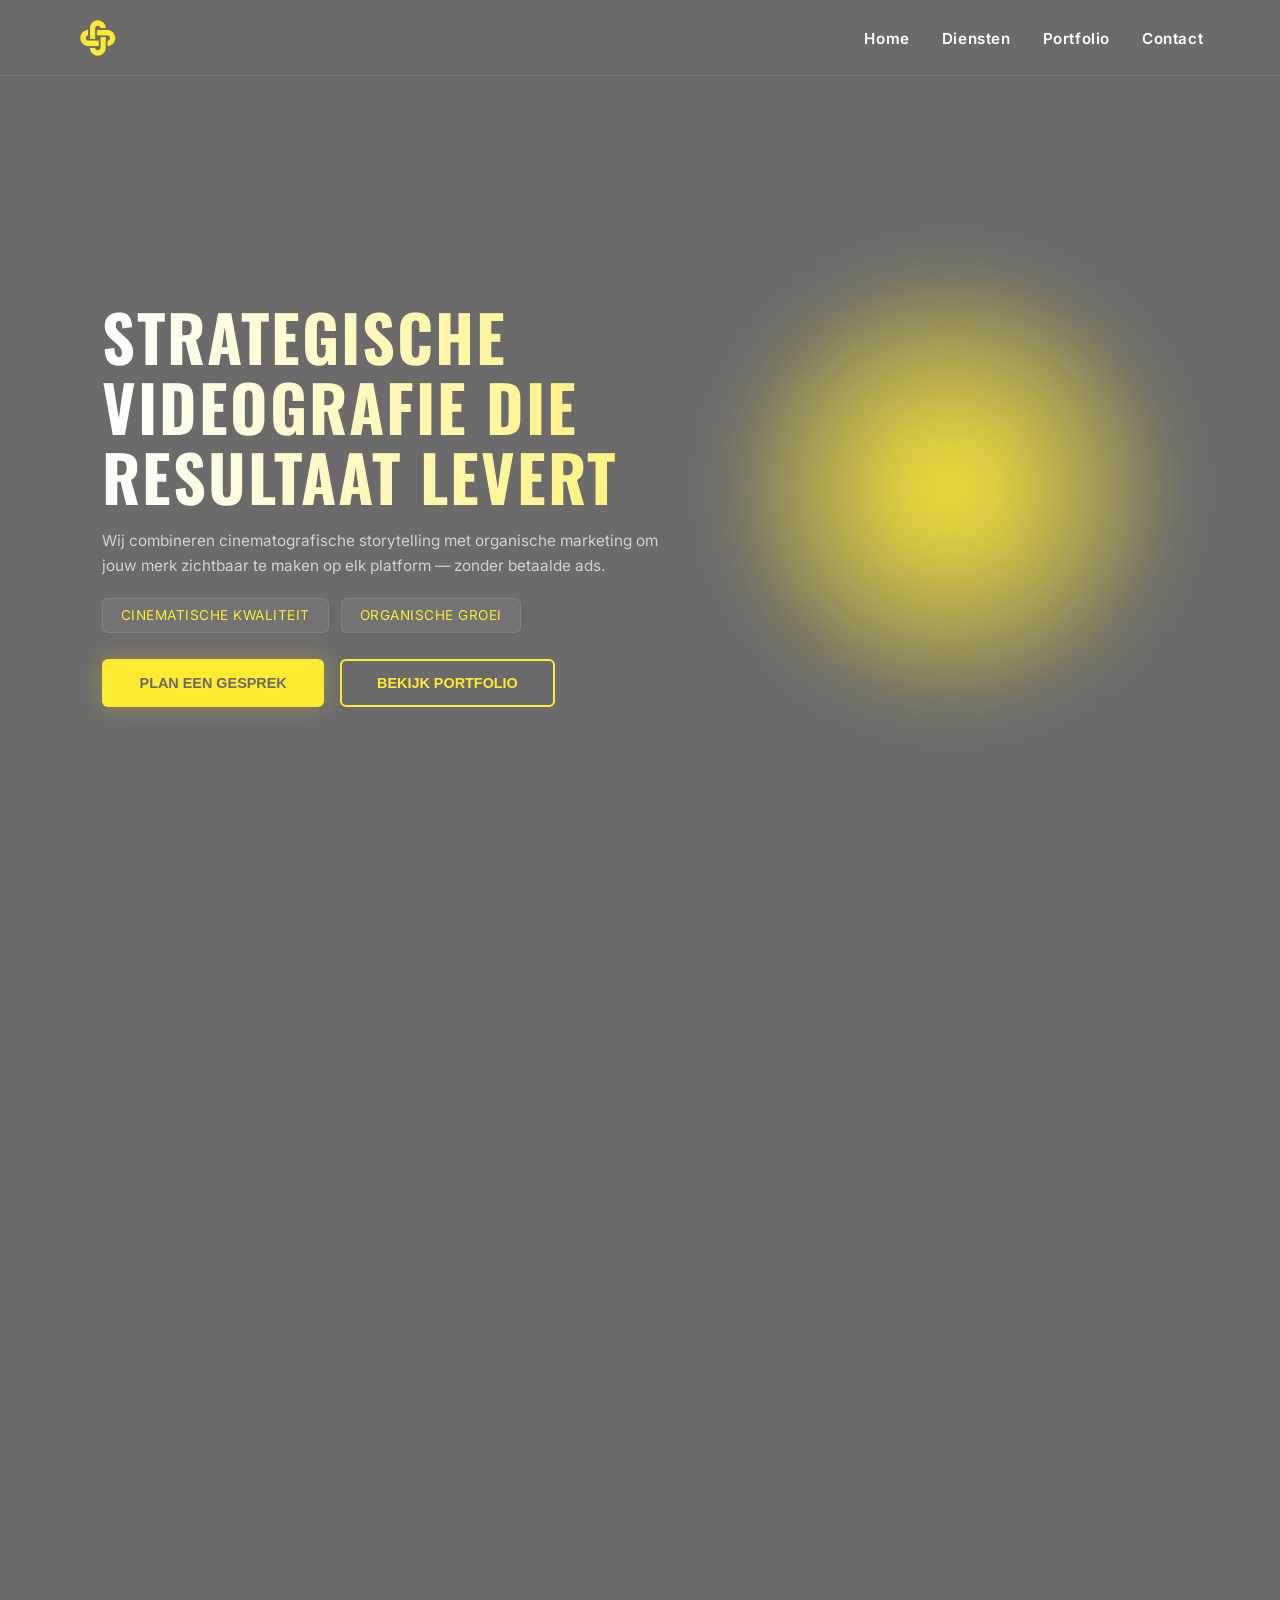
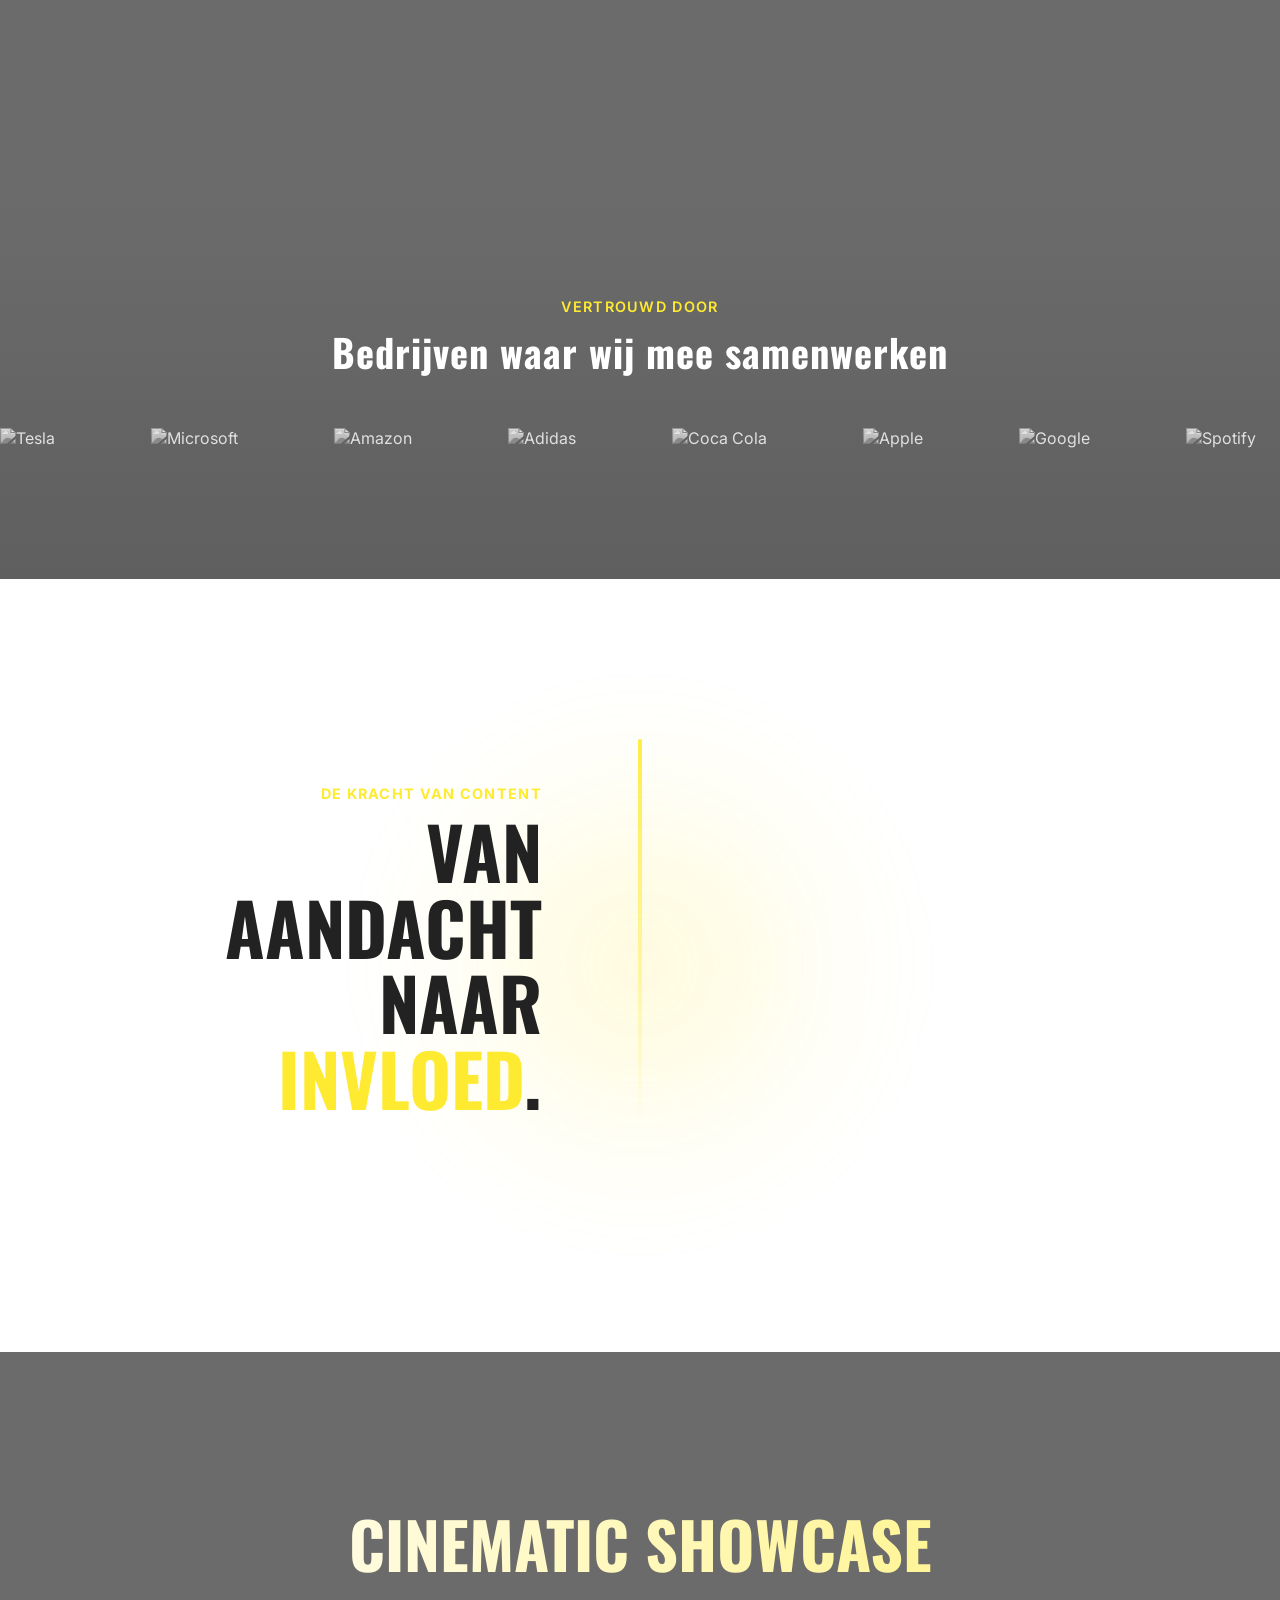
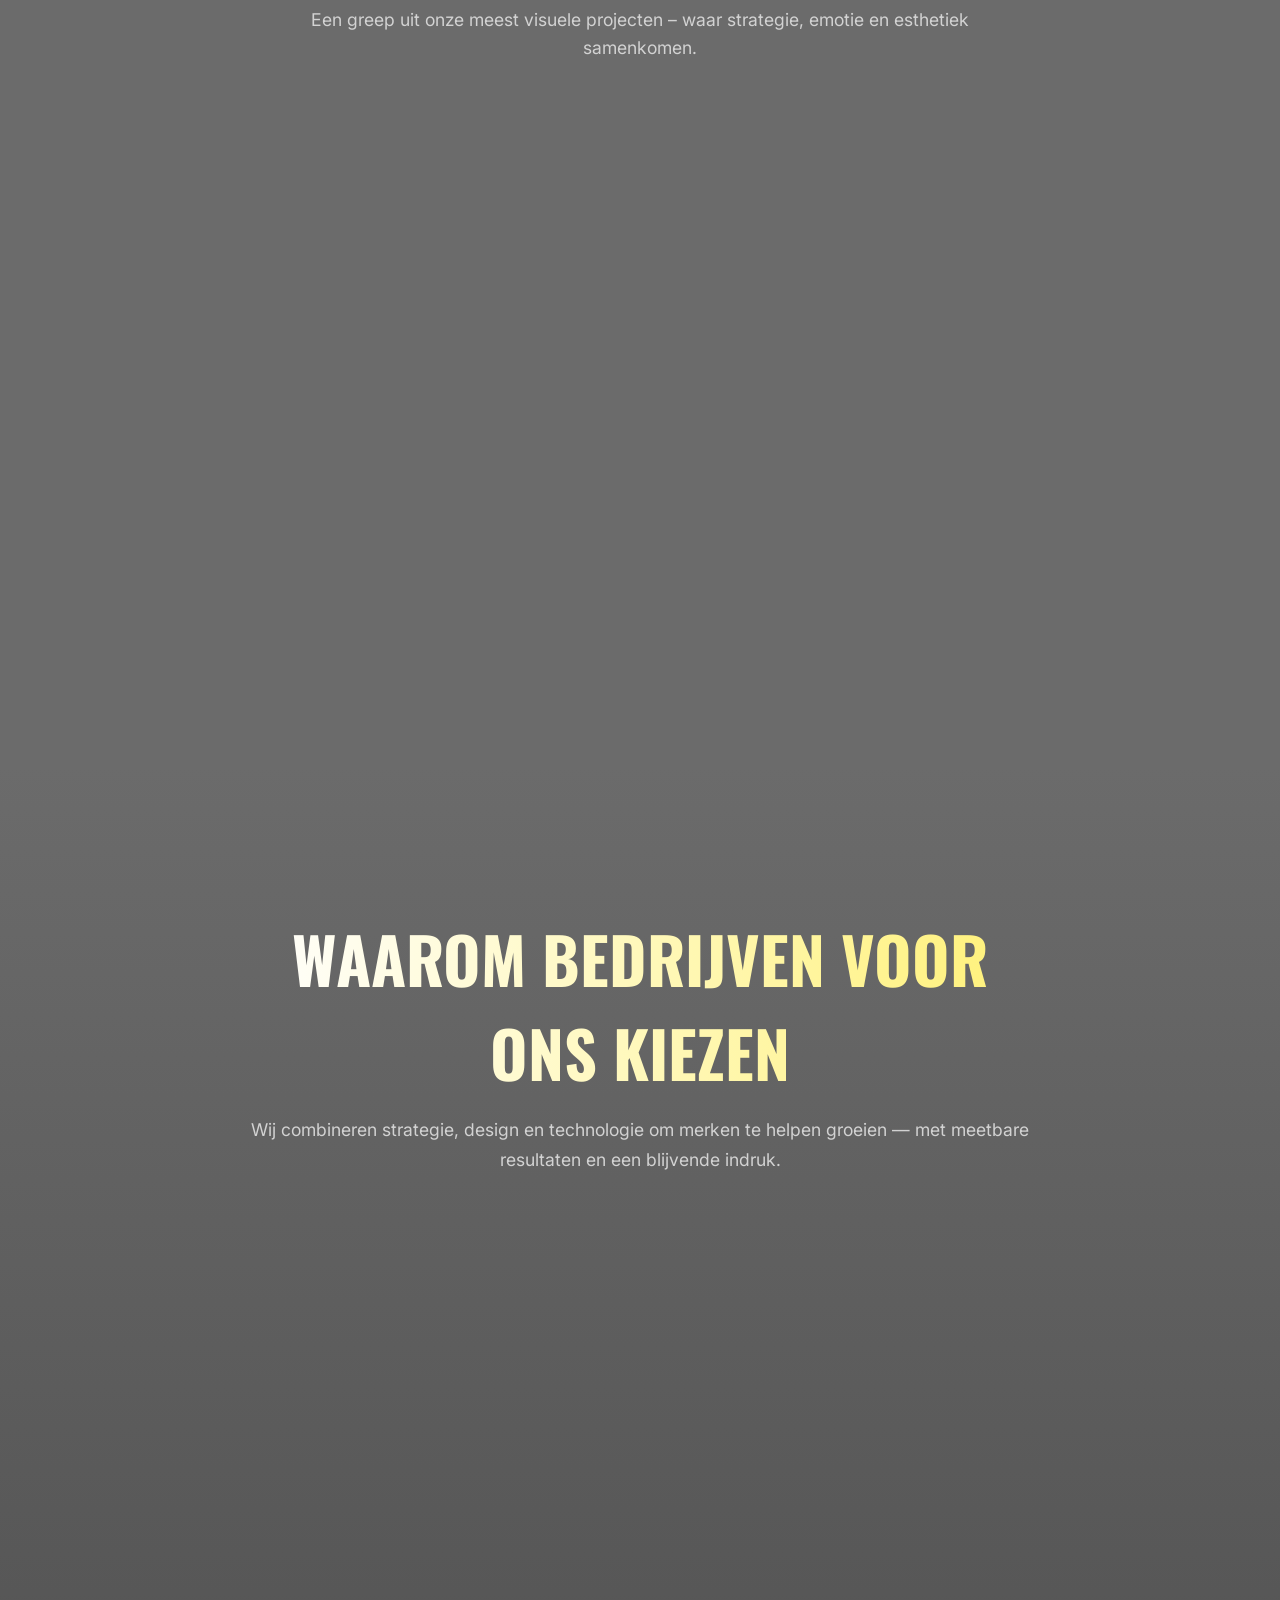
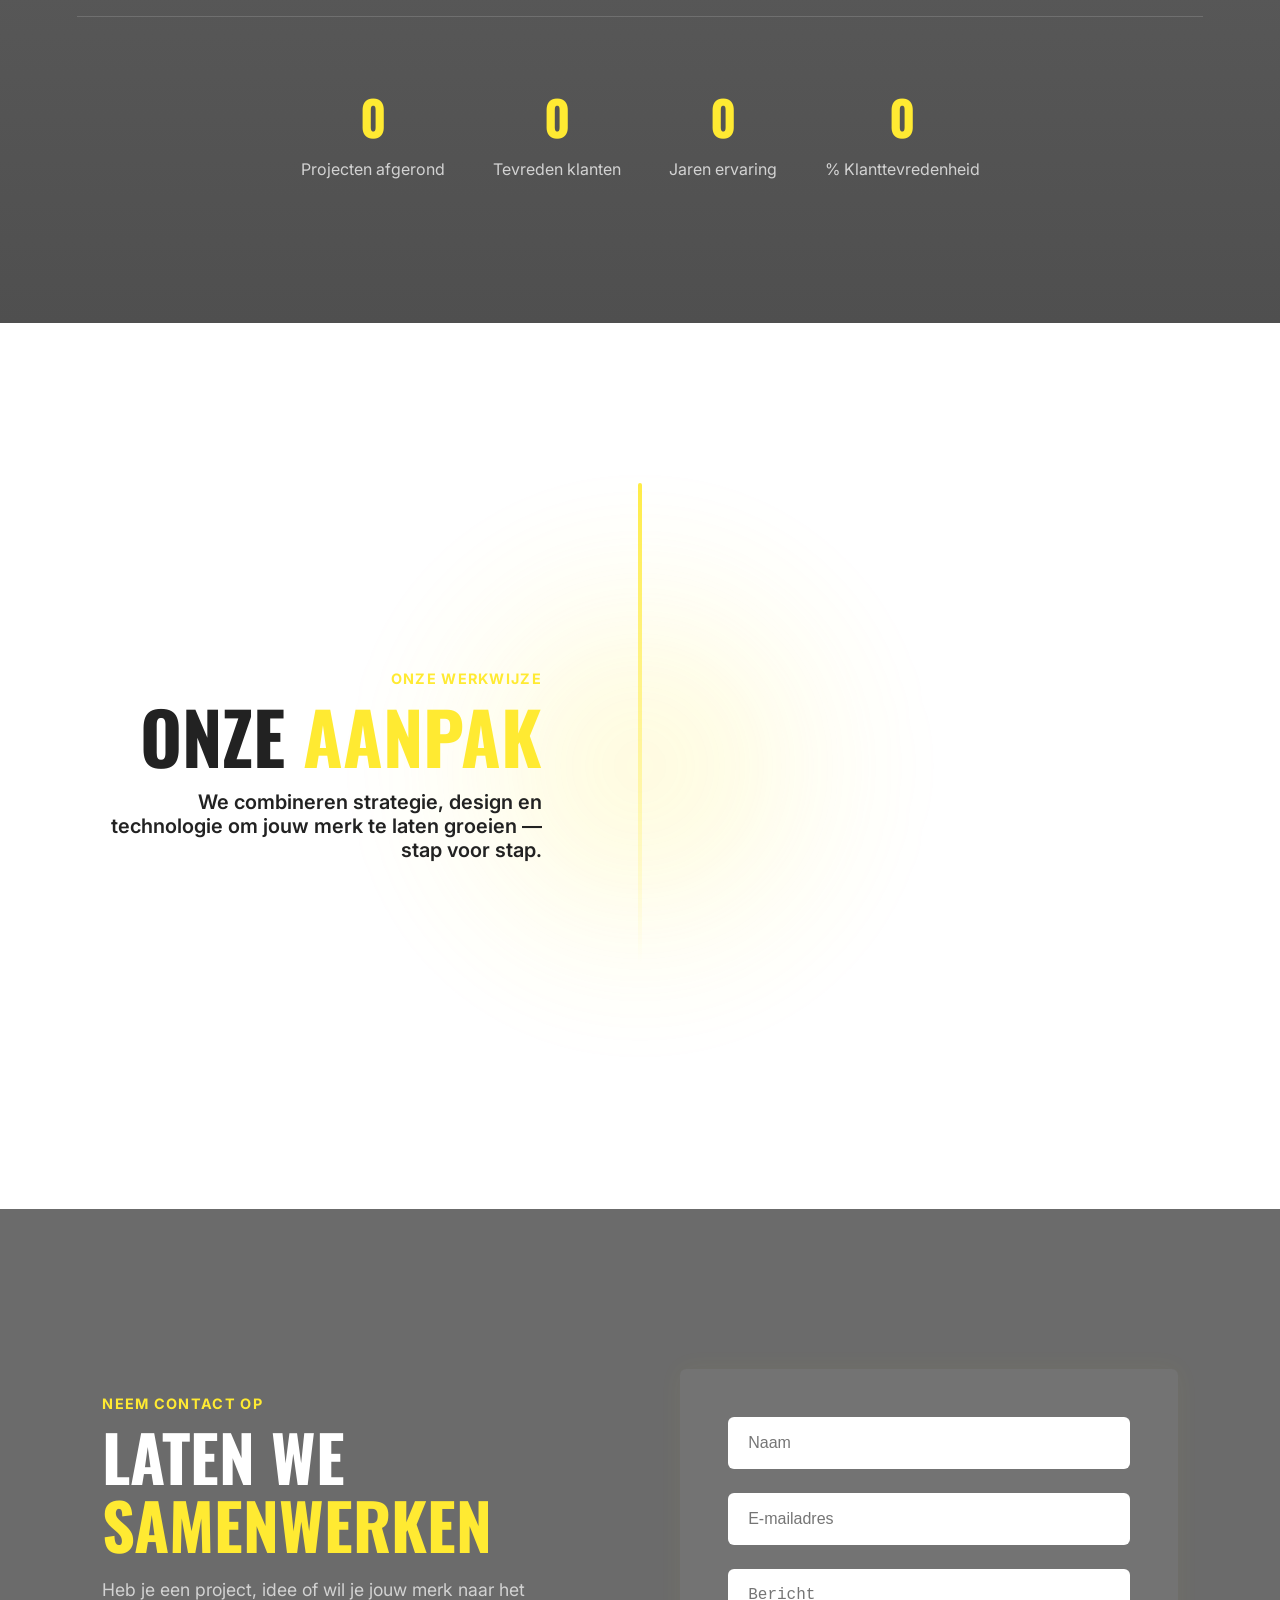
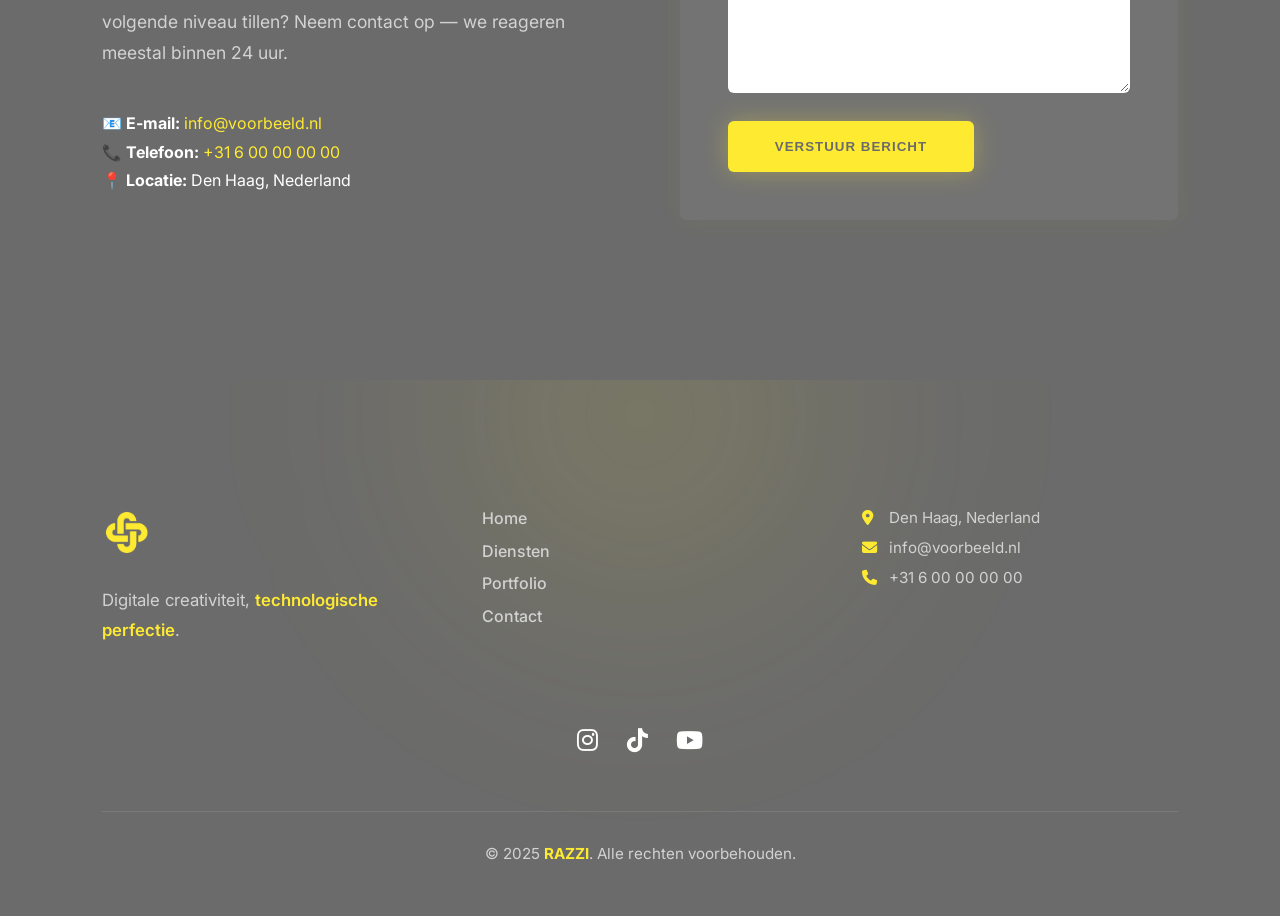
==== razzi.html @ 846cc8f2 "Add files via upload" ====
<!DOCTYPE html>
<html lang="nl">
<head>
  <meta charset="utf-8" />
  <meta name="viewport" content="width=device-width, initial-scale=1" />
  <title>RAZZI</title>

  <!-- Fonts -->
  <link href="https://fonts.googleapis.com/css2?family=Oswald:wght@600;700&family=Inter:wght@400;600;700&display=swap" rel="stylesheet">
<script src="https://cdnjs.cloudflare.com/ajax/libs/gsap/3.12.5/gsap.min.js"></script>
<script src="https://cdnjs.cloudflare.com/ajax/libs/gsap/3.12.5/ScrollTrigger.min.js"></script>
<script src="https://kit.fontawesome.com/a2d9a6d6e6.js" crossorigin="anonymous"></script>
<script src="https://unpkg.com/gsap@3/dist/gsap.min.js"></script>
<script src="https://unpkg.com/gsap@3/dist/ScrollTrigger.min.js"></script>
<link rel="stylesheet" href="https://cdnjs.cloudflare.com/ajax/libs/font-awesome/6.5.0/css/all.min.css">

<link rel="stylesheet" href="razzi.css">

 

</head>
<body>
<!-- NAV -->

  <nav class="main-nav">
    <div class="logo">
      <img src="razzi logo.png" alt="Ali Media Logo">
    </div>

    <ul class="nav-links">
      <li><a href="#home">Home</a></li>
      <li><a href="#diensten">Diensten</a></li>
      <li><a href="#portfolio">Portfolio</a></li>
      <li><a href="#contact">Contact</a></li>
    </ul>
  </nav>






  <!-- HERO -->
  <header class="hero">
    <canvas id="interactive-bg"></canvas>

    <div class="hero-inner">
      <div class="hero-content">
        <h1>Strategische Videografie die Resultaat Levert</h1>
        <p>Wij combineren cinematografische storytelling met organische marketing om jouw merk zichtbaar te maken op elk platform — zonder betaalde ads.</p>

        <div class="usp-list">
          <span class="usp">Cinematische Kwaliteit</span>
          <span class="usp">Organische Groei</span>
        </div>

        <div class="cta-buttons">
          <button class="btn btn-primary">Plan een gesprek</button>
          <button class="btn btn-outline">Bekijk portfolio</button>
        </div>
      </div>

      <div class="hero-visual">
        <div class="floating-circle" aria-hidden="true"></div>
      </div>
    </div>
  </header>




<!-- SECTIE: Bedrijf Intro -->
<section class="company-intro">
  <div class="intro-inner">
    <div class="intro-text">
      <h2>Wij laten merken groeien met<br><span>creatieve strategie en impactvolle content.</span></h2>
      <p>
        Razzi is een full-service bureau gespecialiseerd in
        <strong>videografie</strong>, <strong>editing</strong> en
        <strong>organische marketing</strong>.  
        Wij helpen merken hun identiteit te versterken met visuals
        die emotie, data en design combineren.
      </p>
      <a href="#" class="btn-learn">Meer over ons</a>
    </div>

    <div class="intro-visual">
      <img
        src="razzi foto.jpg"
        alt="Ali Media team in actie"
      />
    </div>
  </div>
  
</section>






















<!-- SECTIE 3: Partners / Logos -->
<section class="partners">
  <div class="partners-header">
    <span class="section-label">Vertrouwd door</span>
    <h2>Bedrijven waar wij mee samenwerken</h2>
  </div>

  <div class="logo-slider">
    <div class="logo-track">
      <img src="https://upload.wikimedia.org/wikipedia/commons/a/ab/Logo_Tesla_Motors.svg" alt="Tesla" />
      <img src="https://upload.wikimedia.org/wikipedia/commons/0/0c/Microsoft_logo_%282012%29.svg" alt="Microsoft" />
      <img src="https://upload.wikimedia.org/wikipedia/commons/a/a9/Amazon_logo.svg" alt="Amazon" />
      <img src="https://upload.wikimedia.org/wikipedia/commons/2/24/Adidas_logo.svg" alt="Adidas" />
      <img src="https://upload.wikimedia.org/wikipedia/commons/4/44/Coca-Cola_logo.svg" alt="Coca Cola" />
      <img src="https://upload.wikimedia.org/wikipedia/commons/f/fa/Apple_logo_black.svg" alt="Apple" />
      <img src="https://upload.wikimedia.org/wikipedia/commons/5/51/Google.png" alt="Google" />
      <img src="https://upload.wikimedia.org/wikipedia/commons/a/a9/Spotify_logo_with_text.svg" alt="Spotify" />

      <!-- duplicatie voor oneindige loop -->
      <img src="https://upload.wikimedia.org/wikipedia/commons/a/ab/Logo_Tesla_Motors.svg" alt="Tesla" />
      <img src="https://upload.wikimedia.org/wikipedia/commons/0/0c/Microsoft_logo_%282012%29.svg" alt="Microsoft" />
      <img src="https://upload.wikimedia.org/wikipedia/commons/a/a9/Amazon_logo.svg" alt="Amazon" />
      <img src="https://upload.wikimedia.org/wikipedia/commons/2/24/Adidas_logo.svg" alt="Adidas" />
      <img src="https://upload.wikimedia.org/wikipedia/commons/4/44/Coca-Cola_logo.svg" alt="Coca Cola" />
      <img src="https://upload.wikimedia.org/wikipedia/commons/f/fa/Apple_logo_black.svg" alt="Apple" />
      <img src="https://upload.wikimedia.org/wikipedia/commons/5/51/Google.png" alt="Google" />
      <img src="https://upload.wikimedia.org/wikipedia/commons/a/a9/Spotify_logo_with_text.svg" alt="Spotify" />
    </div>
  </div>
</section>



<section class="power-section" id="power-section">
  <div class="motion-bg"><div class="power-orb"></div></div>

  <div class="power-container">
    <div class="left-intro">
      <span class="section-label">De kracht van content</span>
      <h2 class="intro-title">
        Van aandacht<br>
        naar <span>invloed</span>.
      </h2>
    </div>

    <div class="center-divider"></div>

    <div class="right-text">
      <p class="lead">
       
        <strong>social media is geen podium, maar een gesprek.</strong>
      </p>
      <p>
        Wij creëren content die niet alleen gezien wordt, maar 
        <span class="highlight">gevoeld</span> wordt — visueel, strategisch 
        en met een ritme dat aansluit op de flow van het algoritme.
      </p>
      <p>
        Elke video, elke post en elke seconde vertelt iets over je merk. 
        Onze taak? Zorgen dat dat verhaal blijft hangen.
      </p>

      <div class="cta-box">
        <a href="#" class="cta-btn">Ontdek onze aanpak</a>
      </div>
    </div>
  </div>
</section>


<section class="projects-alt" id="projects">
  <div class="projects-alt__intro">
    <h2 class="projects-alt__title">Cinematic <span>Showcase</span></h2>
    <p class="projects-alt__subtitle">
      Een greep uit onze meest visuele projecten – waar strategie, emotie en esthetiek samenkomen.
    </p>
  </div>

  <div class="projects-alt__grid">
    <!-- Project 1 -->
    <article class="proj-card from-left">
      <div class="proj-media">
        <video autoplay muted loop playsinline>
          <source src="ScreenRecording_11-10-2025 11-06-48_1.mp4" type="video/mp4">
        </video>
      </div>
      <div class="proj-info">
        <h3>Eethuis Casablanca</h3>
        <p>Een filmisch campagneverhaal voor een bekende eetzaak.</p>
        <a href="#" class="btn-view">Bekijk project</a>
      </div>
    </article>

    <!-- Project 2 -->
    <article class="proj-card tall from-bottom">
      <div class="proj-media">
        <video autoplay muted loop playsinline>
          <source src="ScreenRecording_11-10-2025 10-56-58_1.mp4" type="video/mp4">
        </video>
      </div>
      <div class="proj-info">
        <h3>KBG Customs</h3>
        <p>High-energy montage met moderne visuals en precieze sound design.</p>
        <a href="#" class="btn-view">Bekijk project</a>
      </div>
    </article>

    <!-- Project 3 -->
    <article class="proj-card from-right">
      <div class="proj-media">
        <video autoplay muted loop playsinline>
          <source src="ScreenRecording_11-10-2025 11-01-30_1.mp4" type="video/mp4">
        </video>
      </div>
      <div class="proj-info">
        <h3>Hero Luxury</h3>
        <p>Een krachtige teaser met tempo, energie en emotie.</p>
        <a href="#" class="btn-view">Bekijk project</a>
      </div>
    </article>
  </div>
</section>

<script src="https://unpkg.com/gsap@3/dist/gsap.min.js"></script>
<script src="https://unpkg.com/gsap@3/dist/ScrollTrigger.min.js"></script>




<section class="usp-section" id="why-us">
  <div class="usp__intro">
    <h2 class="usp__title">Waarom bedrijven <span>voor ons kiezen</span></h2>
    <p class="usp__subtitle">
      Wij combineren strategie, design en technologie om merken te helpen groeien —
      met meetbare resultaten en een blijvende indruk.
    </p>
  </div>

  <div class="usp__grid">
    <div class="usp__card">
      <div class="usp__icon"><i class="fas fa-bolt"></i></div>
      <h3>Snelle realisatie</h3>
      <p>Wij leveren campagnes binnen enkele weken, zonder in te boeten op kwaliteit.</p>
    </div>

    <div class="usp__card">
      <div class="usp__icon"><i class="fas fa-crown"></i></div>
      <h3>Premium uitstraling</h3>
      <p>Wij filmen met aandacht voor detail zodat jouw merk luxe en vertrouwen uitstraalt.</p>
    </div>

    <div class="usp__card">
      <div class="usp__icon"><i class="fas fa-chart-line"></i></div>
      <h3>Meetbaar resultaat</h3>
      <p>We analyseren, testen en optimaliseren om groei te realiseren die zichtbaar is in cijfers.</p>
    </div>
  </div>

  <div class="usp__stats">
    <div class="stat">
      <span class="stat__number" data-target="120">0</span>
      <span class="stat__label">Projecten afgerond</span>
    </div>
    <div class="stat">
      <span class="stat__number" data-target="45">0</span>
      <span class="stat__label">Tevreden klanten</span>
    </div>
    <div class="stat">
      <span class="stat__number" data-target="8">0</span>
      <span class="stat__label">Jaren ervaring</span>
    </div>
    <div class="stat">
      <span class="stat__number" data-target="98">0</span>
      <span class="stat__label">% Klanttevredenheid</span>
    </div>
  </div>
</section>







<section class="approach-section" id="approach">
  <div class="motion-bg">
    <div class="power-orb"></div>
  </div>

  <div class="approach-container">
    <!-- LINKERKANT -->
    <div class="approach-left">
      <span class="section-label">Onze werkwijze</span>
      <h2 class="intro-title">Onze <span>Aanpak</span></h2>
      <p class="lead">We combineren strategie, design en technologie om jouw merk te laten groeien — stap voor stap.</p>
    </div>


    <!-- SCHEIDING -->
    <div class="center-divider"></div>

    <!-- RECHTERKANT -->
    <div class="approach-right">
      <div class="step">
        <h3><span>1.</span> Strategie & Concept</h3>
        <p>We leren jouw merk en doelen kennen en bouwen een plan dat écht werkt.</p>
      </div>
      <div class="step">
        <h3><span>2.</span> Design & Beleving</h3>
        <p>We vertalen jouw verhaal naar een krachtig, opvallend en modern design.</p>
      </div>
      <div class="step">
        <h3><span>3.</span> Ontwikkeling</h3>
        <p>Pixel-perfect, snel en volledig responsive op elk apparaat.</p>
      </div>
      <div class="step">
        <h3><span>4.</span> Groei & Optimalisatie</h3>
        <p>Na de lancering blijven we meten, verbeteren en laten we jouw merk groeien.</p>
      </div>

      <div class="cta-box">
        <a href="#contact" class="cta-btn">Plan een kennismaking</a>
      </div>
    </div>
  </div>
</section>




<section class="contact-section" id="contact">
  <div class="contact-container">
    <div class="contact-left">
      <span class="section-label">Neem contact op</span>
      <h2 class="contact-title">Laten we <span>samenwerken</span></h2>
      <p class="contact-text">
        Heb je een project, idee of wil je jouw merk naar het volgende niveau tillen?  
        Neem contact op — we reageren meestal binnen 24 uur.
      </p>

      <div class="contact-details">
        <p><strong>📧 E-mail:</strong> <a href="mailto:voorbeeld@outlook.nl">info@voorbeeld.nl</a></p>
        <p><strong>📞 Telefoon:</strong> <a href="tel:+31600000000">+31 6 00 00 00 00</a></p>
        <p><strong>📍 Locatie:</strong> Den Haag, Nederland</p>
      </div>
    </div>

    <div class="contact-right">
      <form class="contact-form">
        <div class="form-group">
          <input type="text" placeholder="Naam" required>
        </div>
        <div class="form-group">
          <input type="email" placeholder="E-mailadres" required>
        </div>
        <div class="form-group">
          <textarea placeholder="Bericht" rows="5" required></textarea>
        </div>
        <button type="submit" class="cta-btn">Verstuur bericht</button>
      </form>
    </div>
  </div>
</section>







<footer class="footer">
  <div class="footer-container">
    <!-- Logo + tagline -->
    <div class="footer-brand">
      <img src="razzi logo.png" alt="MyWebber Logo" class="footer-logo">
      <p class="footer-tagline">
        Digitale creativiteit, <span>technologische perfectie</span>.
      </p>
    </div>

    <!-- Navigatie -->
    <div class="footer-links">
      <ul>
        <li><a href="#home">Home</a></li>
        <li><a href="#diensten">Diensten</a></li>
        <li><a href="#portfolio">Portfolio</a></li>
        <li><a href="#contact">Contact</a></li>
      </ul>
    </div>

    <!-- Contact info -->
    <div class="footer-contact">
      <p><i class="fa-solid fa-location-dot"></i> Den Haag, Nederland</p>
      <p><i class="fa-solid fa-envelope"></i> info@voorbeeld.nl</p>
      <p><i class="fa-solid fa-phone"></i> +31 6 00 00 00 00</p>
    </div>
  </div>

  <!-- Socials -->
  <div class="footer-socials">
    <a href="#"><i class="fab fa-instagram"></i></a>
    <a href="#"><i class="fab fa-tiktok"></i></a>
    <a href="#"><i class="fab fa-youtube"></i></a>
  </div>

  <!-- Bottom -->
  <div class="footer-bottom">
    <p>© 2025 <span>RAZZI</span>. Alle rechten voorbehouden.</p>
  </div>
</footer>


 <script src="razzi.js"></script>
---- razzi.css ----
:root {
  --primary: #6b6b6b;
  --accent: #ffea32;
  --text: #ffffff;
  --gray: #d2d2d2;
  --nav-h: 76px; /* nav-hoogte */
}

/* ===================== RESET ===================== */
* {
  margin: 0;
  padding: 0;
  box-sizing: border-box;
}

html, body {
  height: 100%;
  scroll-behavior: smooth;
}

body {
  background: var(--primary);
  color: var(--text);
  font-family: 'Inter', sans-serif;
  overflow-x: hidden;
}


    .main-nav {
      position: fixed;
      top: 0;
      left: 0;
      width: 100%;
      height: var(--nav-h);
      display: flex;
      align-items: center;
      justify-content: space-between;
      padding: 0 6%;
      background: rgba(107, 107, 107, 0.25);
      backdrop-filter: blur(20px);
      border-bottom: 1px solid rgba(255, 255, 255, 0.08);
      z-index: 3000;
    }

    .logo img {
      height: 42px;
      width: auto;
      display: block;
    }

    .nav-links {
      display: flex;
      list-style: none;
      gap: 2rem;
    }

    .nav-links a {
      color: var(--text);
      text-decoration: none;
      font-weight: 600;
      font-size: 0.95rem;
      letter-spacing: 0.6px;
      transition: color 0.3s ease;
    }

    .nav-links a:hover {
      color: var(--accent);
    }


/* ===================== HERO ===================== */
.hero {
  position: relative;
  min-height: 100dvh; /* dynamische viewporthoogte */
  padding: calc(var(--nav-h) + env(safe-area-inset-top, 0px)) 8% 0;
  overflow: hidden;
  display: grid;
  align-content: center;
}

@supports not (height: 100dvh) {
  .hero {
    min-height: calc(100vh - var(--nav-h));
  }
}

#interactive-bg {
  position: absolute;
  inset: 0;
  width: 100%;
  height: 100%;
  z-index: 1;
  pointer-events: none;
}

/* ---------- Hero layout ---------- */
.hero-inner {
  position: relative;
  z-index: 2;
  display: grid;
  grid-template-columns: 1fr;
  gap: 2rem;
  width: 100%;
  align-items: center;
}

@media (min-width: 992px) {
  .hero-inner {
    grid-template-columns: 1.1fr 0.9fr;
    gap: clamp(2rem, 5vw, 6rem);
  }
}

/* ===================== HERO CONTENT ===================== */
.hero-content {
  text-align: center;
  padding-top: 4rem; /* ruimte boven op mobiel */
  padding-inline: 1.5rem; /* horizontale ademruimte */
}

@media (min-width: 576px) {
  .hero-content {
    padding-top: 5rem; /* iets meer op kleine tablets */
  }
}

@media (min-width: 768px) {
  .hero-content {
    padding-top: 6rem;
  }
}

@media (min-width: 992px) {
  .hero-content {
    text-align: left;
    padding-top: 2rem; /* op desktop minder ruimte */
    padding-inline: 0;
  }
}

.hero-content h1 {
  font-family: 'Oswald', sans-serif;
  font-size: clamp(1.8rem, 5.5vw, 4rem);
  line-height: 1.1;
  text-transform: uppercase;
  letter-spacing: 2px;
  background: linear-gradient(90deg, #fff, var(--accent), #fff);
  background-size: 300%;
  -webkit-background-clip: text;
  -webkit-text-fill-color: transparent;
  animation: shine 6s linear infinite;
  margin-bottom: 1rem;
}

@keyframes shine {
  0% { background-position: 0%; }
  100% { background-position: 300%; }
}

.hero-content p {
  color: var(--gray);
  font-size: clamp(0.95rem, 1.2vw, 1.1rem);
  line-height: 1.65;
  max-width: 70ch;
  margin: 0 auto;
}

@media (min-width: 992px) {
  .hero-content p {
    margin: 0;
  }
}

/* ---------- USP list ---------- */
.usp-list {
  margin-top: 1.2rem;
  display: flex;
  flex-wrap: wrap;
  gap: 0.8rem;
  justify-content: center;
}

@media (min-width: 992px) {
  .usp-list {
    justify-content: flex-start;
  }
}

.usp {
  background: rgba(255, 255, 255, 0.06);
  border: 1px solid rgba(255, 255, 255, 0.1);
  padding: 0.55rem 1.1rem;
  border-radius: 6px;
  font-size: 0.85rem;
  color: var(--accent);
  text-transform: uppercase;
  letter-spacing: 0.5px;
}

/* ---------- CTA Buttons ---------- */
.cta-buttons {
  display: flex;
  flex-wrap: wrap;
  justify-content: center;
  gap: 1rem;
  margin-top: 1.6rem;
}

@media (min-width: 992px) {
  .cta-buttons {
    justify-content: flex-start;
  }
}

.btn {
  padding: 0.9rem 2.2rem;
  border-radius: 6px;
  font-weight: 700;
  text-transform: uppercase;
  font-size: 0.9rem;
  cursor: pointer;
  transition: 0.35s ease;
  border: 2px solid transparent;
}

.btn-primary {
  background: var(--accent);
  color: var(--primary);
  box-shadow: 0 0 24px rgba(255, 234, 50, 0.28);
}

.btn-primary:hover {
  transform: translateY(-3px) scale(1.02);
  box-shadow: 0 0 40px rgba(255, 234, 50, 0.46);
}

.btn-outline {
  background: transparent;
  color: var(--accent);
  border-color: var(--accent);
}

.btn-outline:hover {
  background: var(--accent);
  color: var(--primary);
  transform: translateY(-3px);
}

/* ===================== HERO VISUAL ===================== */
.hero-visual {
  position: relative;
  width: 100%;
  display: flex;
  align-items: center;
  justify-content: center;
  min-height: 240px;
}

.floating-circle {
  width: min(65vw, 420px);
  height: min(65vw, 420px);
  border-radius: 50%;
  background: radial-gradient(circle, var(--accent) 0%, rgba(255, 234, 50, 0.15) 70%, transparent 100%);
  filter: blur(34px);
  animation: pulse 6s ease-in-out infinite alternate;
}

@keyframes pulse {
  0% { transform: scale(0.92) translateY(0); }
  100% { transform: scale(1.05) translateY(16px); }
}










    .company-intro {
  position: relative;
  width: 100%;
  min-height: 100vh;
  display: flex;
  align-items: center;
  justify-content: center;
  overflow: hidden;
  padding: 8rem 8%;
  color: #fff;
}

.intro-inner {
  display: flex;
  align-items: center;
  justify-content: space-between;
  max-width: 1600px;
  width: 100%;
  gap: 6rem;
  position: relative;
}

.intro-text {
  flex: 1;
  opacity: 0;
  transform: translateX(-100px);
}

.intro-text h2 {
  font-family: 'Oswald', sans-serif;
  font-size: clamp(2.5rem, 4vw, 3.8rem);
  line-height: 1.1;
  letter-spacing: 1px;
  margin-bottom: 1.2rem;
}

.intro-text h2 span {
  color: var(--accent);
}

.intro-text p {
  font-size: 1.1rem;
  color: var(--gray);
  line-height: 1.7;
  margin-bottom: 2rem;
  max-width: 520px;
}

.btn-learn {
  display: inline-block;
  background: var(--accent);
  color: var(--primary);
  font-weight: 700;
  text-transform: uppercase;
  padding: 1rem 2.5rem;
  border-radius: 40px;
  letter-spacing: 1px;
  transition: 0.4s ease;
}

.btn-learn:hover {
  transform: translateY(-3px) scale(1.03);
  box-shadow: 0 0 25px rgba(255, 234, 50, 0.4);
}

/* ---------- VISUAL ---------- */
.intro-visual {
  flex: 1;
  position: relative;
  perspective: 1000px;
  opacity: 0;
  transform: translateX(100px);
  padding-top: 70px;
}

.intro-visual img {
  width: 100%;
  border-radius: 6px;
  transform: rotateY(-15deg) scale(0.9);
  transform-origin: center;
  box-shadow: 0 30px 60px rgba(0, 0, 0, 0.4);
  transition: transform 1.5s ease;
}

/* Responsive */
@media (max-width: 992px) {
  .intro-inner {
    flex-direction: column;
    gap: 3rem;
    text-align: center;
  }
  .intro-visual img {
    transform: none;
    width: 100%;
  }
}








/* ---------- PARTNERS ---------- */
.partners {
  background: linear-gradient(180deg, #6b6b6b 0%, #5f5f5f 100%);
  padding: 6rem 0;
  text-align: center;
  overflow: hidden;
}

.partners-header {
  margin-bottom: 3rem;
}
.partners-header .section-label {
  display: inline-block;
  color: var(--accent);
  font-weight: 600;
  text-transform: uppercase;
  letter-spacing: 1.3px;
  font-size: 0.9rem;
  margin-bottom: 0.5rem;
}
.partners-header h2 {
  font-family: 'Oswald', sans-serif;
  color: #fff;
  font-size: clamp(1.8rem, 3vw, 2.6rem);
  letter-spacing: 1px;
}

/* ---------- LOGO SLIDER ---------- */
.logo-slider {
  position: relative;
  overflow: hidden;
  width: 100%;
}

.logo-track {
  display: flex;
  width: max-content;
  gap: 6rem;
  animation: scroll 40s linear infinite;
}

.logo-slider:hover .logo-track {
  animation-play-state: paused; /* pauze bij hover */
}

.logo-track img {
  height: 55px;
  opacity: 0.8;
  filter: grayscale(1);
  transition: opacity 0.6s ease, filter 0.6s ease, transform 0.6s ease;
  will-change: transform, opacity;
}

.logo-track img:hover {
  filter: grayscale(0);
  opacity: 1;
  transform: scale(1.1);
}

@keyframes scroll {
  0% { transform: translateX(0); }
  100% { transform: translateX(-50%); }
}

@media (max-width: 768px) {
  .logo-track img {
    height: 40px;
    gap: 3rem;
  }
}








:root {
  --accent: #ffea32;
  --primary: #6b6b6b;
  --gray: #d2d2d2;
}

/* ====== Section Layout ====== */
.power-section {
  position: relative;
  background: #ffffff;
  color: var(--primary);
  padding: 10rem 8%;
  display: flex;
  justify-content: center;
  overflow: hidden;
}

.power-container {
  display: grid;
  grid-template-columns: 1fr 4px 1fr;
  align-items: stretch; /* maakt beide kolommen even hoog */
  gap: 4rem;
  max-width: 1300px;
  width: 100%;
  position: relative;
  z-index: 2;
}

/* ====== Left Column ====== */
.left-intro {
  display: flex;
  flex-direction: column;
  justify-content: center; /* verticale uitlijning */
  text-align: right;
  padding-right: 2rem;
  height: 100%;
  background: none;
  padding-bottom: 30px;
}

/* ====== Right Column ====== */
.right-text {
  display: flex;
  flex-direction: column;
  justify-content: center; /* verticale uitlijning */
  text-align: left;
  padding-left: 2rem;
  height: 100%;
  padding-top: 30px;
}



.section-label {
  display: inline-block;
  color: var(--accent);
  font-weight: 700;
  text-transform: uppercase;
  letter-spacing: 1.3px;
  font-size: 0.9rem;
  margin-bottom: 0.7rem;
}

.intro-title {
  font-family: 'Oswald', sans-serif;
  font-size: clamp(3rem, 6vw, 5rem);
  line-height: 1.05;
  color: #222;
  text-transform: uppercase;
}

.intro-title span {
  color: var(--accent);
}

/* ====== Divider Line ====== */
.center-divider {
  width: 4px;
  height: 85%;
  background: linear-gradient(to bottom, var(--accent), transparent);
  border-radius: 10px;
  margin: 0 auto;
  opacity: 0.9;
}

.left-intro,
.right-text {
  max-width: 550px;
}


.right-text p {
  font-size: 1.15rem;
  line-height: 1.85;
  margin-bottom: 1.3rem;
  opacity: 0;
  transform: translateY(40px);
}

.right-text .lead {
  font-size: 1.35rem;
  font-weight: 600;
  color: #222;
}

.highlight {
  color: var(--accent);
  font-weight: 600;
}

.cta-box {
  margin-top: 2.5rem;
  opacity: 0;
  transform: translateY(60px);
}

/* ====== CTA Button ====== */
.cta-btn {
  background: var(--accent);
  color: var(--primary);
  font-weight: 700;
  text-transform: uppercase;
  letter-spacing: 1px;
  padding: 1rem 2.8rem;
  border-radius: 40px;
  border: 2px solid transparent;
  transition: 0.4s ease;
  box-shadow: 0 0 25px rgba(255, 234, 50, 0.3);
}

.cta-btn:hover {
  background: transparent;
  color: var(--primary);
  border-color: var(--accent);
  box-shadow: 0 0 35px rgba(255, 234, 50, 0.5);
  transform: translateY(-3px);
}

/* ====== Motion Orb ====== */
.motion-bg {
  position: absolute;
  inset: 0;
  overflow: hidden;
  z-index: 1;
}

.power-orb {
  position: absolute;
  width: 500px;
  height: 500px;
  border-radius: 50%;
  background: radial-gradient(circle, rgba(255,234,50,0.25), transparent 70%);
  filter: blur(60px);
  top: 40%;
  left: 50%;
  transform: translate(-50%, -50%);
  opacity: 0.8;
}

/* ====== Responsive ====== */
@media (max-width: 992px) {
  .power-container {
    grid-template-columns: 1fr;
    text-align: center;
  }
  .left-intro, .right-text {
    text-align: center;
    padding: 0;
  }
  .center-divider {
    display: none;
  }
}








:root {
  --accent: #ffea32;
  --primary: #6b6b6b;
  --text: #ffffff;
  --gray: #d2d2d2;
}

/* --- SECTION WRAPPER --- */
.projects-alt {
  background: var(--primary);
  color: var(--text);
  padding: 9rem 6%;
  overflow: hidden;
  position: relative;
}

.projects-alt__intro {
  text-align: center;
  margin-bottom: 6rem;
}

.projects-alt__title {
  font-family: 'Oswald', sans-serif;
  text-transform: uppercase;
  font-size: clamp(2.2rem, 6vw, 4rem);
  background: linear-gradient(90deg, #fff, var(--accent), #fff);
  -webkit-background-clip: text;
  -webkit-text-fill-color: transparent;
  background-size: 300%;
  animation: shine 6s linear infinite;
  margin-bottom: 1rem;
}

@keyframes shine {
  0% { background-position: 0%; }
  100% { background-position: 300%; }
}

.projects-alt__subtitle {
  color: var(--gray);
  font-size: 1.1rem;
  line-height: 1.6;
  max-width: 700px;
  margin-inline: auto;
}

/* --- GRID --- */
.projects-alt__grid {
  display: grid;
  grid-template-columns: repeat(auto-fit, minmax(320px, 1fr));
  gap: 2.5rem;
}

/* --- PROJECT CARD --- */
.proj-card {
  position: relative;
  overflow: hidden;
  border-radius: 6px;
  background: #000;
  aspect-ratio: 4/3;
  transform: translateY(40px);
  opacity: 0;
  box-shadow: 0 20px 40px rgba(0,0,0,0.35);
}

.proj-card.tall { aspect-ratio: 3/4; }

.proj-media {
  position: relative;
  height: 100%;
  overflow: hidden;
}

.proj-media video {
  position: absolute;
  inset: 0;
  width: 100%;
  height: 100%;
  object-fit: cover;
  filter: brightness(0.85);
  transition: transform 1.3s ease, filter 0.8s ease;
}

.proj-card:hover video {
  transform: scale(1.08);
  filter: brightness(1);
}

/* --- INFO LAYER --- */
.proj-info {
  position: absolute;
  bottom: 0;
  left: 0;
  padding: 2.2rem;
  background: linear-gradient(180deg, transparent 0%, rgba(0,0,0,0.85) 100%);
  z-index: 2;
}

.proj-info h3 {
  font-family: 'Oswald', sans-serif;
  color: var(--accent);
  font-size: 1.6rem;
  margin-bottom: 0.6rem;
}

.proj-info p {
  color: var(--gray);
  font-size: 1rem;
  line-height: 1.6;
  margin-bottom: 1.2rem;
}

.btn-view {
  display: inline-block;
  font-weight: 700;
  text-transform: uppercase;
  letter-spacing: 0.8px;
  background: var(--accent);
  color: var(--primary);
  padding: 0.7rem 1.6rem;
  border-radius: 30px;
  transition: 0.3s ease;
  font-size: 0.85rem;
  text-decoration: none;
}

.btn-view:hover {
  background: transparent;
  color: var(--accent);
  border: 2px solid var(--accent);
  transform: translateY(-3px);
}

/* --- RESPONSIVE --- */
@media (max-width: 992px) {
  .projects-alt {
    padding: 7rem 5%;
  }
  .proj-info {
    padding: 1.8rem;
  }
  .proj-info h3 { font-size: 1.4rem; }
}

@media (max-width: 600px) {
  .projects-alt__grid {
    gap: 2rem;
  }
  .proj-card {
    aspect-ratio: 4/3;
  }
}






:root {
  --accent: #ffea32;
  --primary: #6b6b6b;
  --text: #ffffff;
  --gray: #d2d2d2;
}

/* --- WRAPPER --- */
.usp-section {
  background: linear-gradient(180deg, var(--primary) 0%, #4f4f4f 100%);
  color: var(--text);
  padding: 9rem 6%;
  text-align: center;
  overflow: hidden;
  position: relative;
}

/* --- INTRO --- */
.usp__intro {
  max-width: 800px;
  margin: 0 auto 5rem;
}

.usp__title {
  font-family: 'Oswald', sans-serif;
  text-transform: uppercase;
  font-size: clamp(2.4rem, 6vw, 4rem);
  margin-bottom: 1rem;
  background: linear-gradient(90deg, #fff, var(--accent), #fff);
  -webkit-background-clip: text;
  -webkit-text-fill-color: transparent;
  background-size: 300%;
  animation: shine 6s linear infinite;
}

.usp__subtitle {
  color: var(--gray);
  font-size: 1.1rem;
  line-height: 1.7;
}

@keyframes shine {
  0% { background-position: 0%; }
  100% { background-position: 300%; }
}

/* --- GRID --- */
.usp__grid {
  display: grid;
  grid-template-columns: repeat(auto-fit, minmax(260px, 1fr));
  gap: 2.5rem;
  margin-top: 4rem;
}

/* --- CARD --- */
.usp__card {
  background: rgba(255,255,255,0.06);
  border: 1px solid rgba(255,255,255,0.1);
  border-radius: 6px;
  padding: 2.5rem 2rem;
  backdrop-filter: blur(10px);
  transition: all 0.4s ease;
  transform: translateY(40px);
  opacity: 0;
}

.usp__card:hover {
  transform: translateY(-10px);
  border-color: var(--accent);
  box-shadow: 0 0 25px rgba(255,234,50,0.25);
}

/* --- ICON --- */
.usp__icon {
  font-size: 2.5rem;
  color: var(--accent);
  margin-bottom: 1rem;
  transition: transform 0.4s ease;
}

.usp__card:hover .usp__icon {
  transform: scale(1.1);
}

.usp__card h3 {
  font-family: 'Oswald', sans-serif;
  font-size: 1.4rem;
  color: var(--accent);
  margin-bottom: 0.8rem;
}

.usp__card p {
  color: var(--gray);
  font-size: 0.95rem;
  line-height: 1.6;
}

/* --- STATS --- */
.usp__stats {
  display: flex;
  flex-wrap: wrap;
  justify-content: center;
  gap: 3rem;
  margin-top: 6rem;
  border-top: 1px solid rgba(255,255,255,0.15);
  padding-top: 4rem;
}

.stat {
  text-align: center;
}

.stat__number {
  font-family: 'Oswald', sans-serif;
  font-size: clamp(2rem, 5vw, 3rem);
  color: var(--accent);
  display: block;
  font-weight: 700;
}

.stat__label {
  font-size: 1rem;
  color: var(--gray);
  margin-top: 0.4rem;
  display: block;
}

/* --- RESPONSIVE --- */
@media (max-width: 768px) {
  .usp-section { padding: 7rem 5%; }
  .usp__card { padding: 2rem 1.5rem; }
  .usp__stats { gap: 2rem; }
}













:root {
  --accent: #ffea32;
  --primary: #6b6b6b;
  --gray: #d2d2d2;
}

/* ====== Layout ====== */
.approach-section {
  position: relative;
  background: #fff;
  color: var(--primary);
  padding: 10rem 8%;
  display: flex;
  justify-content: center;
  overflow: hidden;
}

/* Grid */
.approach-container {
  display: grid;
  grid-template-columns: 1fr 4px 1fr;
  align-items: stretch;
  gap: 4rem;
  max-width: 1300px;
  width: 100%;
  position: relative;
  z-index: 2;
}

/* ====== Left ====== */
.approach-left {
  display: flex;
  flex-direction: column;
  justify-content: center;
  text-align: right;
  padding-right: 2rem;
}

.section-label {
  color: var(--accent);
  font-weight: 700;
  text-transform: uppercase;
  letter-spacing: 1.3px;
  font-size: 0.9rem;
  margin-bottom: 0.7rem;
}

.intro-title {
  font-family: 'Oswald', sans-serif;
  font-size: clamp(2.6rem, 6vw, 4.5rem);
  line-height: 1.05;
  color: #222;
  text-transform: uppercase;
}

.intro-title span {
  color: var(--accent);
}

.lead {
  font-size: 1.25rem;
  font-weight: 600;
  color: #222;
  margin-top: 1rem;
}

/* ====== Divider ====== */
.center-divider {
  width: 4px;
  height: 85%;
  background: linear-gradient(to bottom, var(--accent), transparent);
  border-radius: 10px;
  margin: 0 auto;
  opacity: 0.9;
}

/* ====== Right ====== */
.approach-right {
  display: flex;
  flex-direction: column;
  justify-content: center;
  text-align: left;
  gap: 2rem;
  padding-left: 2rem;
}

.step {
  opacity: 0;
  transform: translateY(60px);
  transition: 0.6s ease;
}

.step h3 {
  font-family: 'Oswald', sans-serif;
  color: #222;
  font-size: 1.3rem;
  margin-bottom: 0.4rem;
}

.step h3 span {
  color: var(--accent);
}

.step p {
  font-size: 1.05rem;
  line-height: 1.7;
  color: var(--primary);
}

/* CTA */
.cta-box {
  margin-top: 2.5rem;
  opacity: 0;
  transform: translateY(60px);
}

.cta-btn {
  background: var(--accent);
  color: var(--primary);
  font-weight: 700;
  text-transform: uppercase;
  letter-spacing: 1px;
  padding: 1rem 2.8rem;
  border-radius: 40px;
  border: 2px solid transparent;
  transition: 0.4s ease;
  box-shadow: 0 0 25px rgba(255, 234, 50, 0.3);
}

.cta-btn:hover {
  background: transparent;
  color: var(--primary);
  border-color: var(--accent);
  box-shadow: 0 0 35px rgba(255, 234, 50, 0.5);
  transform: translateY(-3px);
}

/* Orb achtergrond */
.motion-bg {
  position: absolute;
  inset: 0;
  overflow: hidden;
  z-index: 1;
}

.power-orb {
  position: absolute;
  width: 500px;
  height: 500px;
  border-radius: 50%;
  background: radial-gradient(circle, rgba(255,234,50,0.25), transparent 70%);
  filter: blur(60px);
  top: 50%;
  left: 50%;
  transform: translate(-50%, -50%);
  opacity: 0.8;
}

/* ====== Responsive ====== */
@media (max-width: 992px) {
  .approach-container {
    grid-template-columns: 1fr;
    text-align: center;
  }

  .approach-left, .approach-right {
    text-align: center;
    padding: 0;
  }

  .center-divider {
    display: none;
  }

  .approach-section {
    padding: 7rem 5%;
  }
}


:root {
  --accent: #ffea32;
  --primary: #6b6b6b;
  --text: #ffffff;
  --gray: #d2d2d2;
}

/* ========== CONTACT SECTION ========== */
.contact-section {
  background: var(--primary);
  color: var(--text);
  padding: 10rem 8%;
  position: relative;
  overflow: hidden;
}

.contact-container {
  display: grid;
  grid-template-columns: 1fr 1fr;
  gap: 5rem;
  align-items: center;
  max-width: 1200px;
  margin: 0 auto;
}

/* Left side */
.contact-left {
  text-align: left;
}

.section-label {
  color: var(--accent);
  font-weight: 700;
  text-transform: uppercase;
  letter-spacing: 1.3px;
  font-size: 0.9rem;
  margin-bottom: 0.7rem;
  display: inline-block;
}

.contact-title {
  font-family: 'Oswald', sans-serif;
  text-transform: uppercase;
  font-size: clamp(2.5rem, 6vw, 4rem);
  line-height: 1.05;
  color: #fff;
}

.contact-title span {
  color: var(--accent);
}

.contact-text {
  color: var(--gray);
  margin-top: 1rem;
  font-size: 1.1rem;
  line-height: 1.8;
  max-width: 550px;
}

.contact-details {
  margin-top: 2.5rem;
  font-size: 1rem;
  line-height: 1.8;
}

.contact-details a {
  color: var(--accent);
  text-decoration: none;
  transition: opacity 0.3s ease;
}

.contact-details a:hover {
  opacity: 0.8;
}

/* Right side – form */
.contact-form {
  background: rgba(255, 255, 255, 0.05);
  padding: 3rem;
  border-radius: 6px;
  box-shadow: 0 0 25px rgba(255, 234, 50, 0.05);
}

.form-group {
  margin-bottom: 1.5rem;
}

.contact-form input,
.contact-form textarea {
  width: 100%;
  background: white;
  border: 1px solid rgba(255, 255, 255, 0.2);
  border-radius: 6px;
  padding: 1rem 1.2rem;
  color: black;
  font-size: 1rem;
  outline: none;
  transition: border-color 0.3s ease;
}

.contact-form input:focus,
.contact-form textarea:focus {
  border-color: var(--accent);
}

/* Button */
.cta-btn {
  background: var(--accent);
  color: var(--primary);
  font-weight: 700;
  text-transform: uppercase;
  letter-spacing: 1px;
  padding: 1rem 2.8rem;
  border-radius: 6px;
  border: 2px solid transparent;
  transition: 0.4s ease;
  box-shadow: 0 0 25px rgba(255, 234, 50, 0.3);
  cursor: pointer;
}

.cta-btn:hover {
  background: transparent;
  color: var(--accent);
  border-color: var(--accent);
  box-shadow: 0 0 35px rgba(255, 234, 50, 0.5);
  transform: translateY(-3px);
}

/* ========== RESPONSIVE ========== */
@media (max-width: 992px) {
  .contact-container {
    grid-template-columns: 1fr;
    text-align: center;
    gap: 3rem;
  }

  .contact-form {
    padding: 2rem;
  }

  .contact-left {
    text-align: center;
  }

  .contact-text {
    margin: 0 auto;
  }
}





:root {
  --primary: #6b6b6b;
  --accent: #ffea32;
  --text: #ffffff;
  --gray: #d2d2d2;
}

/* ====== FOOTER ====== */
.footer {
  background: var(--primary);
  color: var(--text);
  padding: 8rem 8% 3rem;
  position: relative;
  overflow: hidden;
}

/* subtiele glow achtergrond */
.footer::before {
  content: "";
  position: absolute;
  top: -50%;
  left: 50%;
  width: 600px;
  height: 600px;
  transform: translateX(-50%);
  background: radial-gradient(circle, rgba(255,234,50,0.15), transparent 70%);
  filter: blur(100px);
  z-index: 0;
}

.footer-container {
  display: grid;
  grid-template-columns: repeat(3, 1fr);
  align-items: start;
  gap: 4rem;
  max-width: 1300px;
  margin: 0 auto;
  position: relative;
  z-index: 2;
}

/* Brand */
.footer-brand {
  text-align: left;
}

.footer-logo {
  width: 50px;
  margin-bottom: 1.5rem;
  position: relative;
}

.footer-logo::after {
  content: "";
  position: absolute;
  top: 0;
  left: -120%;
  width: 100%;
  height: 100%;
  background: linear-gradient(120deg, transparent, rgba(255,234,50,0.7), transparent);
  transform: skewX(-25deg);
  animation: logoShine 4.5s ease-in-out infinite;
}

@keyframes logoShine {
  0%, 70% { left: -120%; }
  100% { left: 120%; }
}

.footer-tagline {
  color: var(--gray);
  font-size: 1.05rem;
  line-height: 1.8;
  max-width: 320px;
}

.footer-tagline span {
  color: var(--accent);
  font-weight: 600;
}

/* Links */
.footer-links ul {
  list-style: none;
  padding: 0;
  display: flex;
  flex-direction: column;
  gap: 0.8rem;
}

.footer-links a {
  color: var(--gray);
  text-decoration: none;
  font-weight: 500;
  transition: color 0.3s ease, transform 0.3s ease;
}

.footer-links a:hover {
  color: var(--accent);
  transform: translateX(6px);
}

/* Contact */
.footer-contact p {
  color: var(--gray);
  margin-bottom: 0.7rem;
  display: flex;
  align-items: center;
  gap: 0.6rem;
  font-size: 0.95rem;
}

.footer-contact i {
  color: var(--accent);
  width: 18px;
}

/* Socials */
.footer-socials {
  margin-top: 5rem;
  display: flex;
  justify-content: center;
  gap: 1.8rem;
  z-index: 3;
  position: relative;
}

.footer-socials a {
  color: var(--text);
  font-size: 1.5rem;
  transition: transform 0.3s ease, color 0.3s ease;
}

.footer-socials a:hover {
  color: var(--accent);
  transform: scale(1.1);
}

/* Bottom */
.footer-bottom {
  text-align: center;
  margin-top: 3.5rem;
  border-top: 1px solid rgba(255,255,255,0.1);
  padding-top: 2rem;
}

.footer-bottom p {
  font-size: 0.95rem;
  color: var(--gray);
}

.footer-bottom span {
  color: var(--accent);
  font-weight: 700;
}

/* Responsive */
@media (max-width: 992px) {
  .footer-container {
    grid-template-columns: 1fr;
    text-align: center;
    gap: 3rem;
  }

  .footer-brand {
    text-align: center;
  }

  .footer-logo {
    margin: 0 auto 1.2rem;
  }

  .footer-tagline {
    margin: 0 auto;
  }

  .footer-links ul {
    align-items: center;
  }

  .footer-contact p {
    justify-content: center;
  }
}
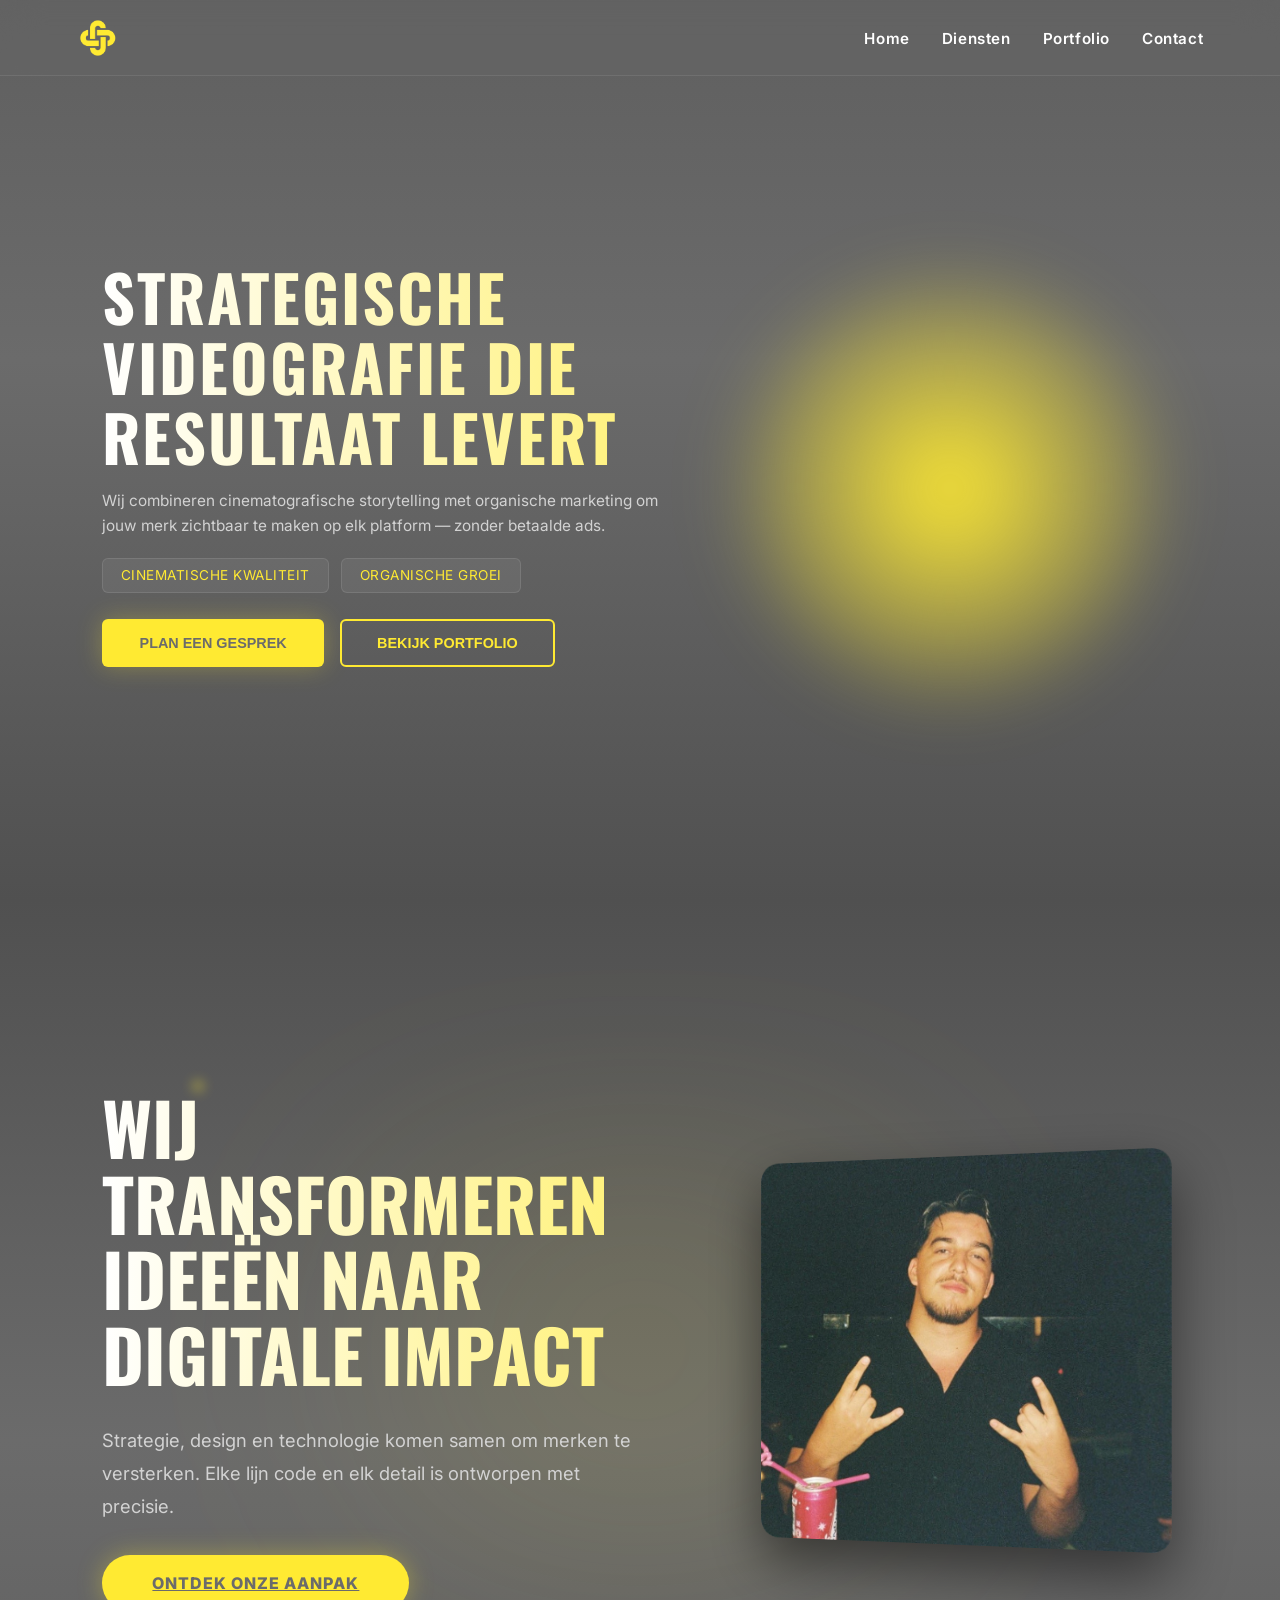
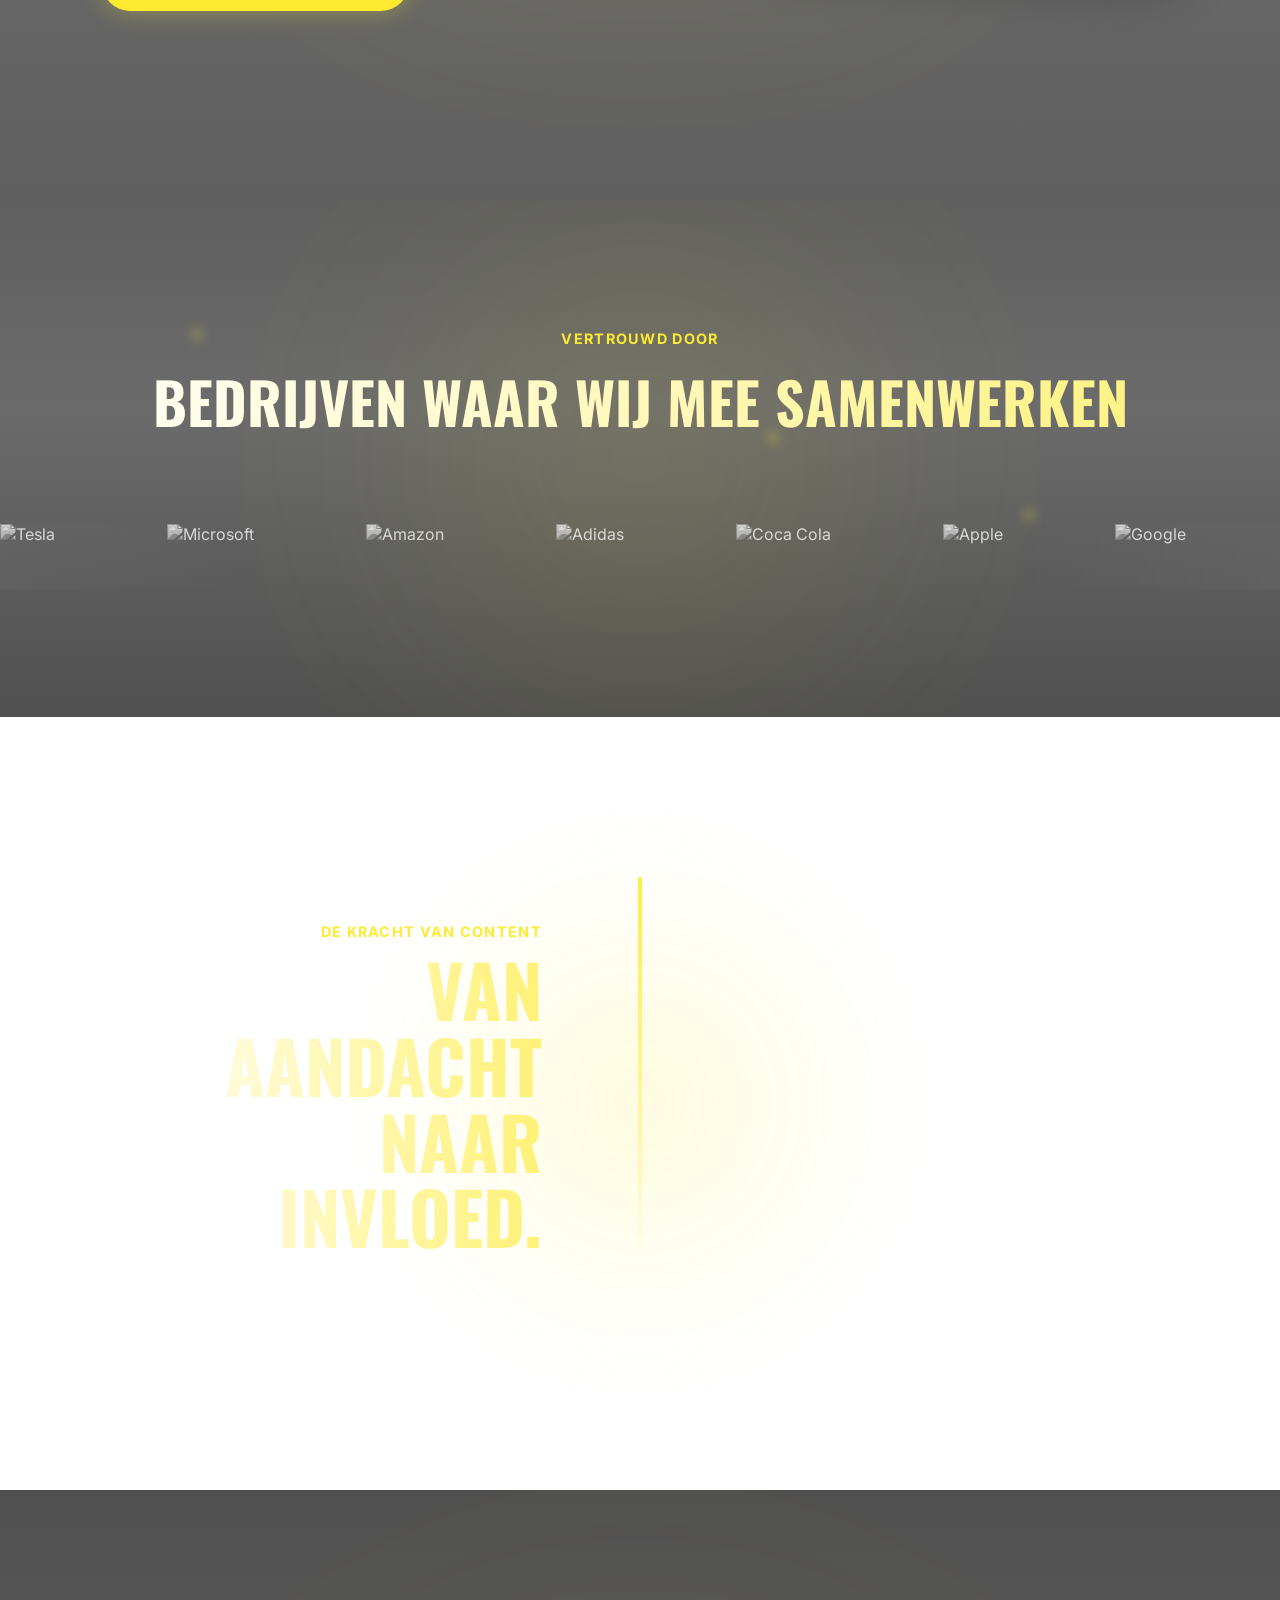
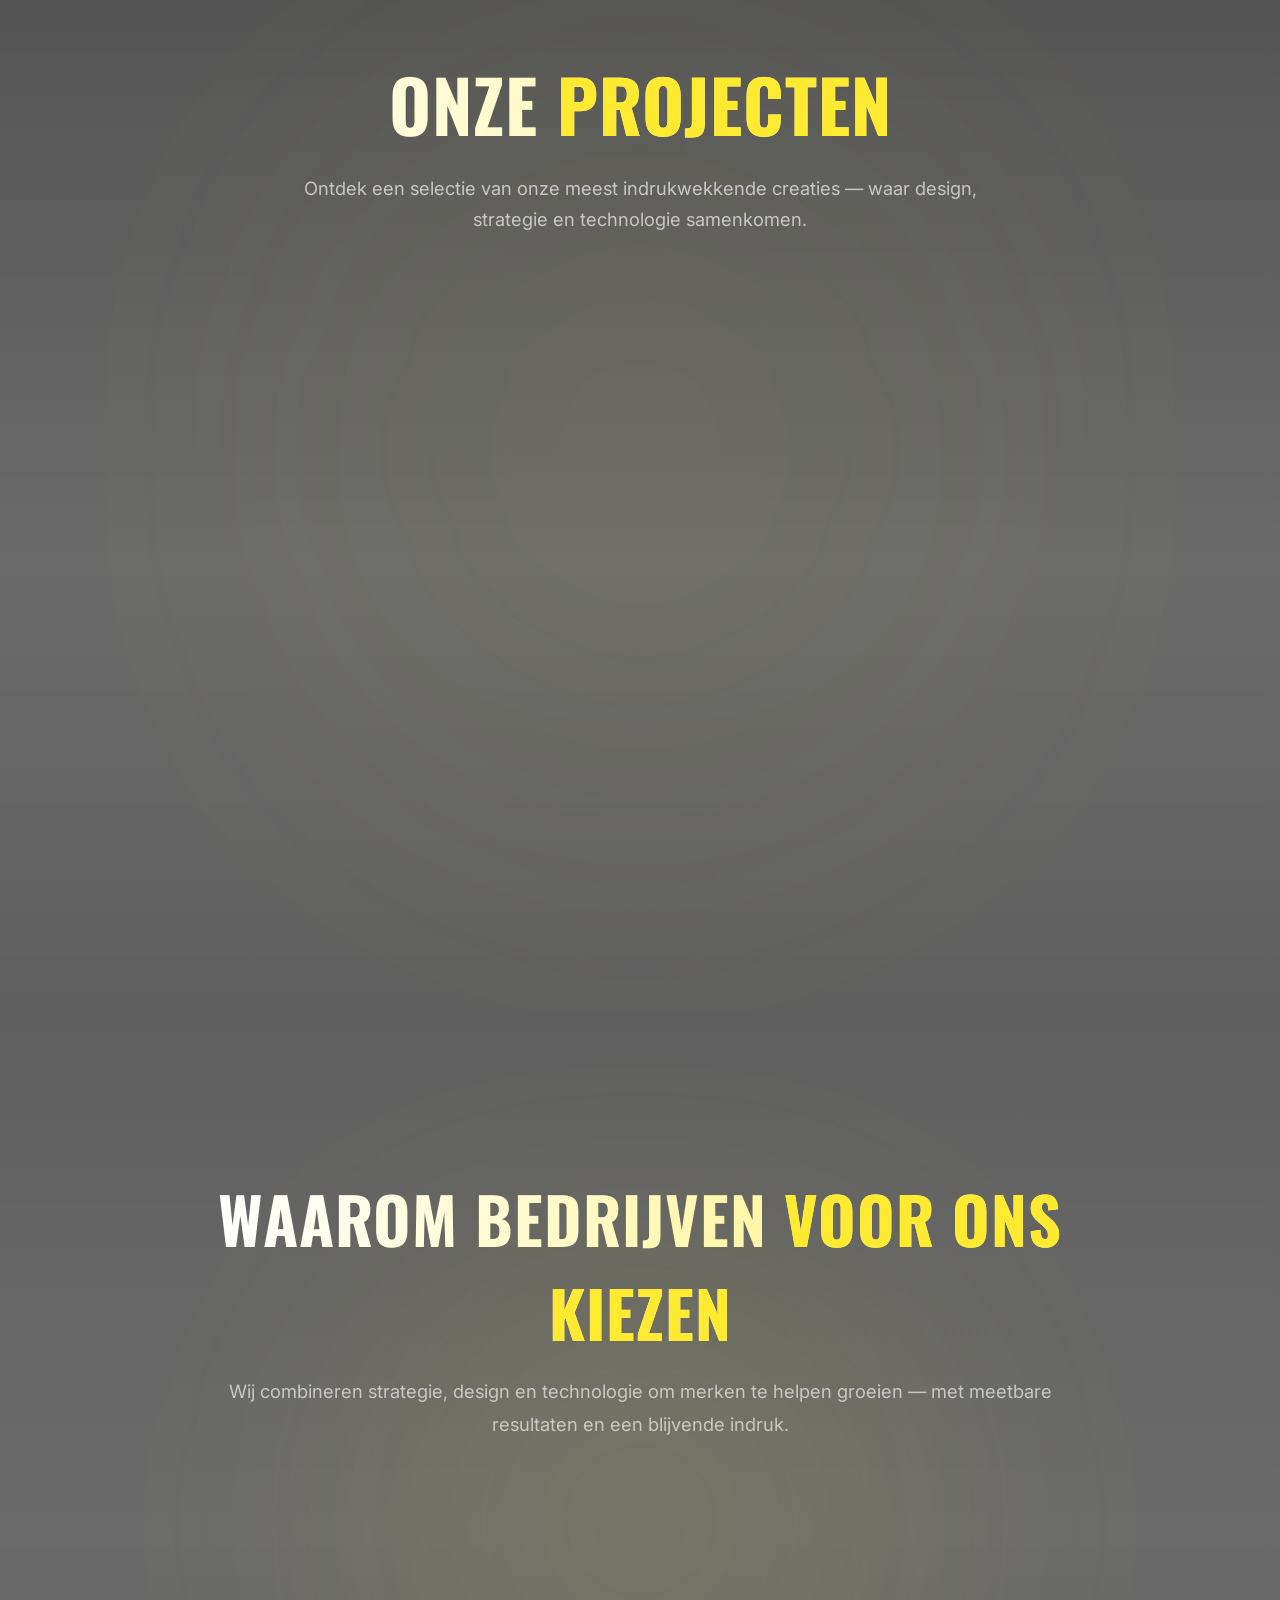
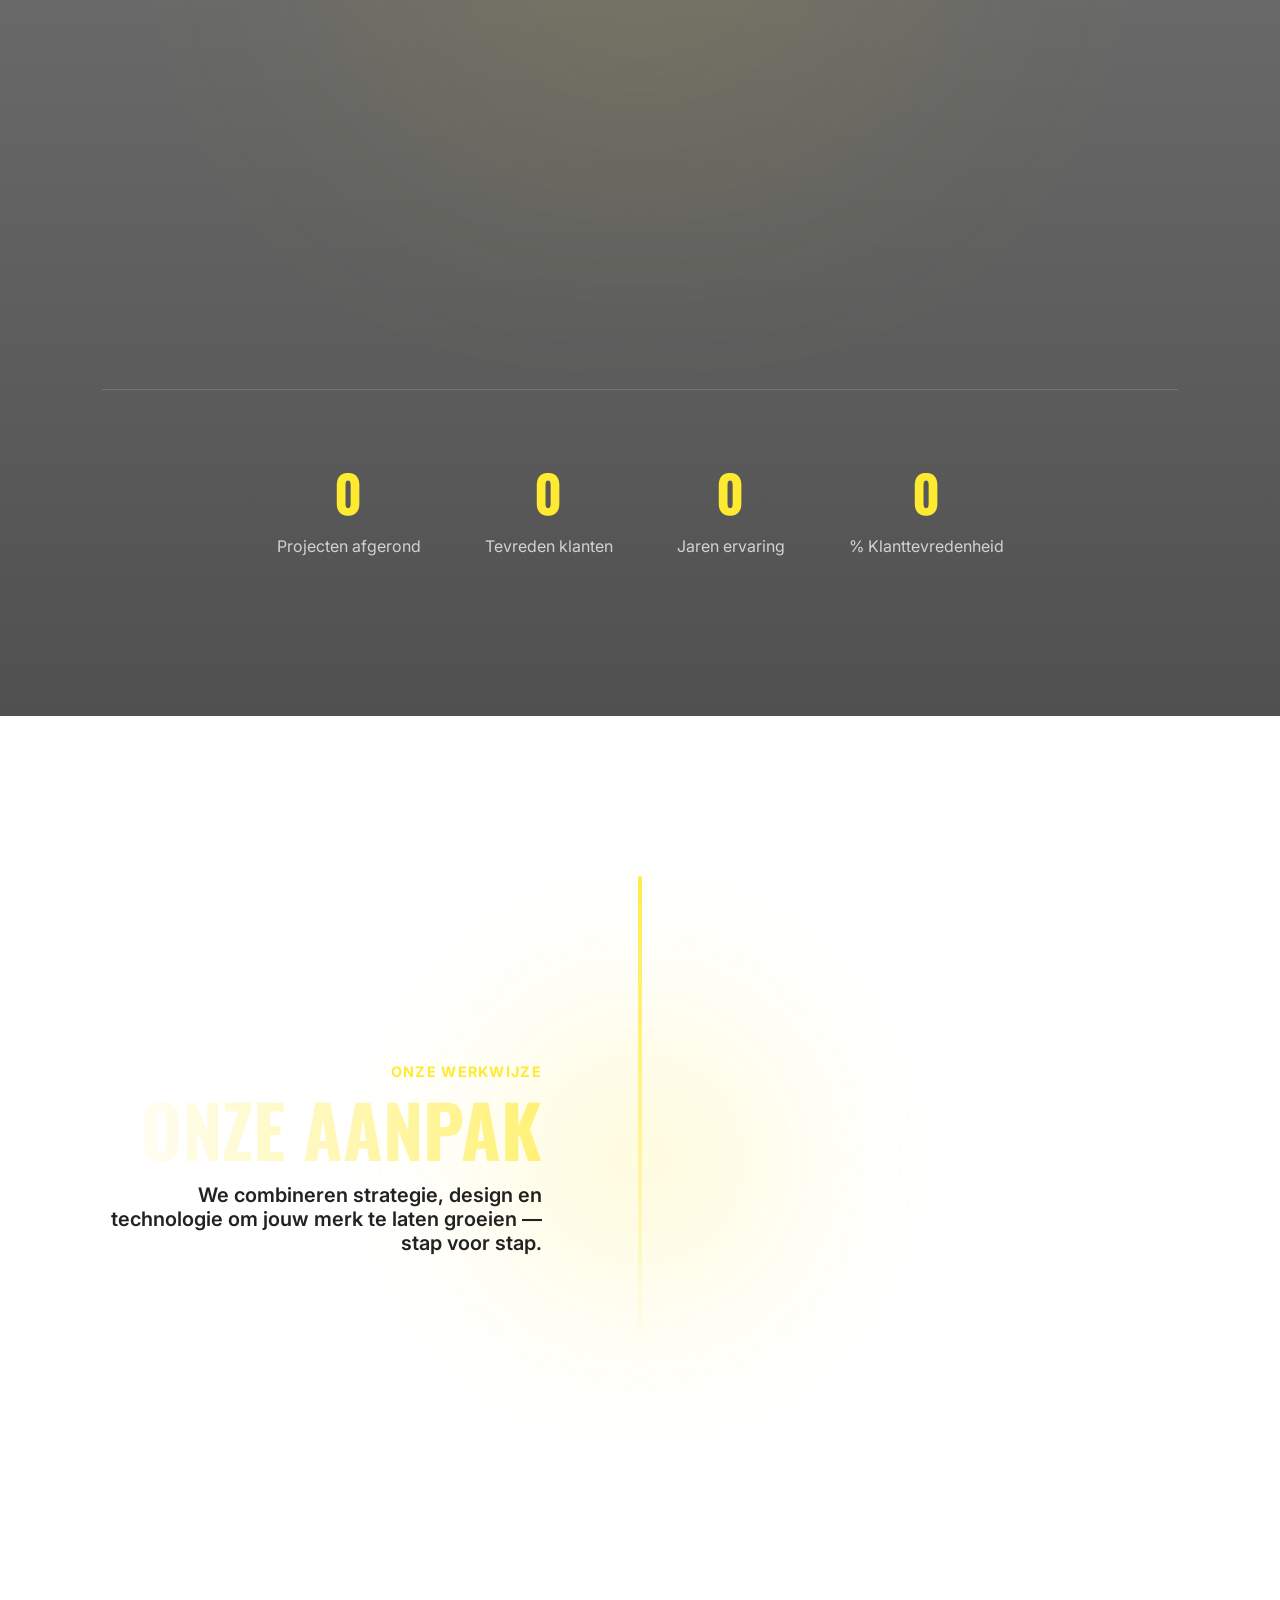
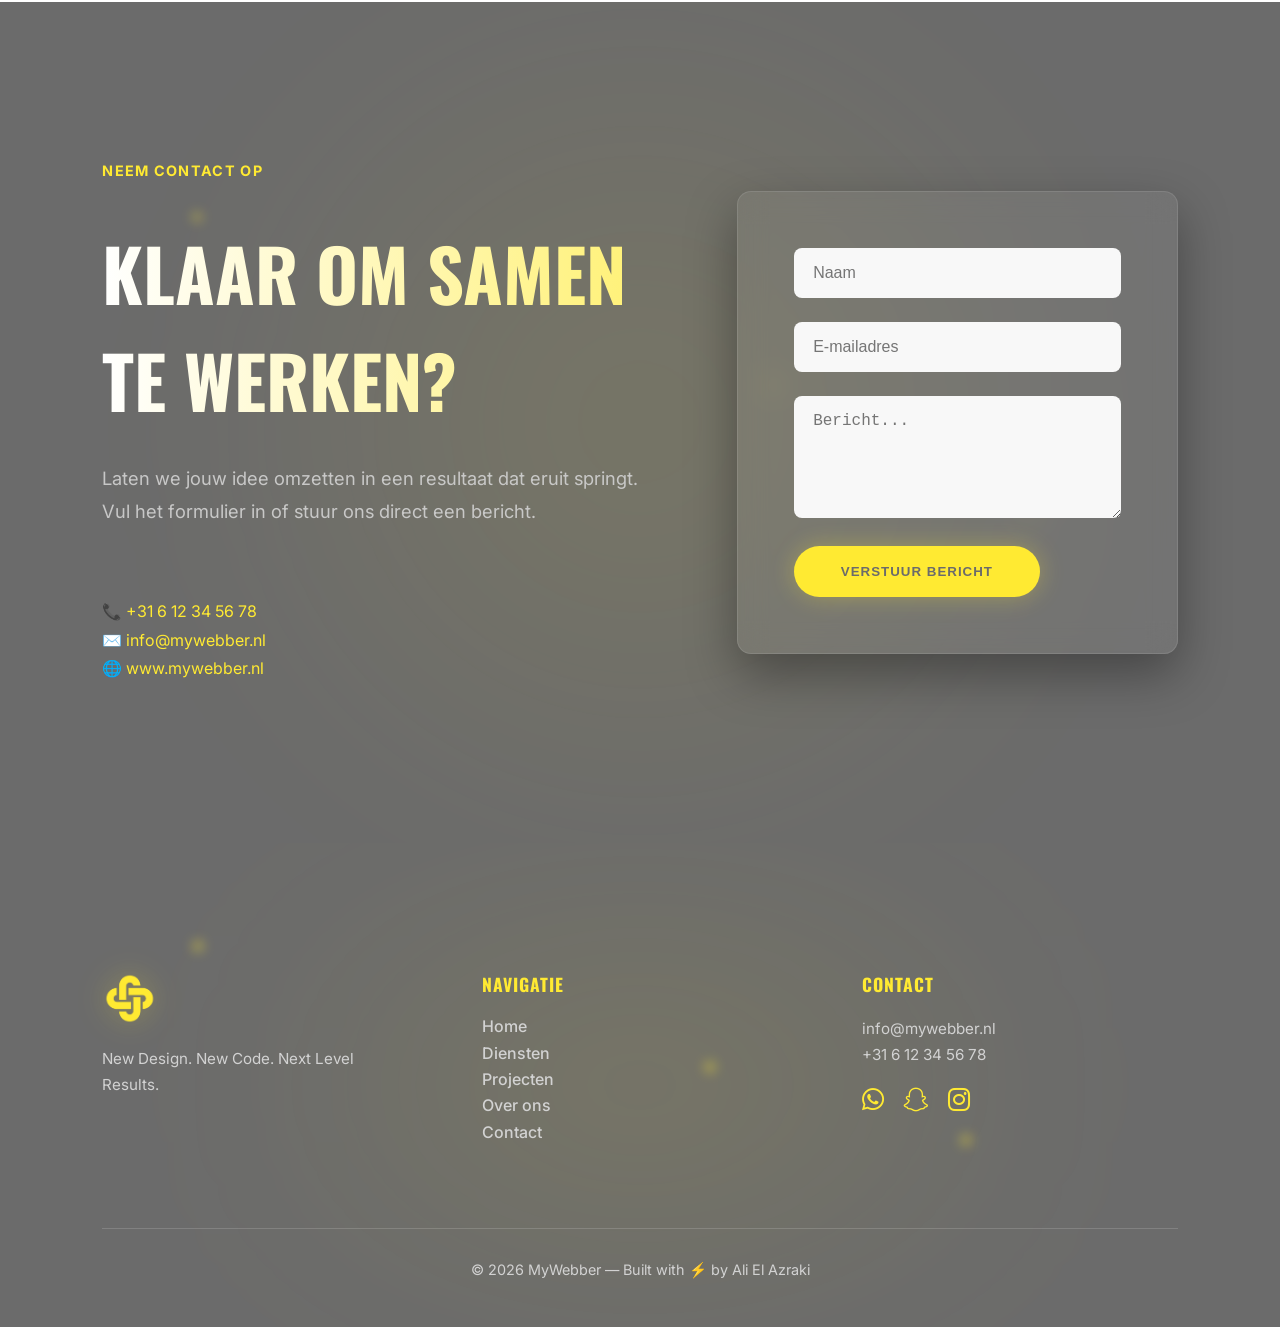
==== commit 819e88a0: "Add files via upload" ====
--- a/razzi.html
+++ b/razzi.html
@@ -69,30 +69,34 @@
 
 
 
-<!-- SECTIE: Bedrijf Intro -->
 <section class="company-intro">
-  <div class="intro-inner">
-    <div class="intro-text">
-      <h2>Wij laten merken groeien met<br><span>creatieve strategie en impactvolle content.</span></h2>
-      <p>
-        Razzi is een full-service bureau gespecialiseerd in
-        <strong>videografie</strong>, <strong>editing</strong> en
-        <strong>organische marketing</strong>.  
-        Wij helpen merken hun identiteit te versterken met visuals
-        die emotie, data en design combineren.
+  <div class="intro-bg">
+    <div class="particle"></div>
+    <div class="particle"></div>
+    <div class="particle"></div>
+  </div>
+
+  <div class="intro-container">
+    <div class="intro-left">
+      <h2 class="intro-title">
+        Wij transformeren <span>ideeën</span> naar <span>digitale impact</span>
+      </h2>
+      <p class="intro-subtext">
+        Strategie, design en technologie komen samen om merken te versterken.  
+        Elke lijn code en elk detail is ontworpen met precisie.
       </p>
-      <a href="#" class="btn-learn">Meer over ons</a>
-    </div>
-
-    <div class="intro-visual">
-      <img
-        src="razzi foto.jpg"
-        alt="Ali Media team in actie"
-      />
-    </div>
-  </div>
-  
-</section>
+      <a href="#contact" class="intro-btn">Ontdek onze aanpak</a>
+    </div>
+
+    <div class="intro-right">
+      <div class="intro-card">
+        <img src="razzi foto.jpg" alt="Project voorbeeld">
+        <div class="card-overlay"></div>
+      </div>
+    </div>
+  </div>
+</section>
+
 
 
 
@@ -117,6 +121,10 @@
 
 <!-- SECTIE 3: Partners / Logos -->
 <section class="partners">
+  <div class="partner-spark"></div>
+<div class="partner-spark"></div>
+<div class="partner-spark"></div>
+
   <div class="partners-header">
     <span class="section-label">Vertrouwd door</span>
     <h2>Bedrijven waar wij mee samenwerken</h2>
@@ -185,58 +193,46 @@
 </section>
 
 
-<section class="projects-alt" id="projects">
-  <div class="projects-alt__intro">
-    <h2 class="projects-alt__title">Cinematic <span>Showcase</span></h2>
-    <p class="projects-alt__subtitle">
-      Een greep uit onze meest visuele projecten – waar strategie, emotie en esthetiek samenkomen.
+
+
+
+
+
+
+<section class="projects-3d">
+  <div class="projects-3d__intro">
+    <h2 class="projects-3d__title">Onze <span>Projecten</span></h2>
+    <p class="projects-3d__subtitle">
+      Ontdek een selectie van onze meest indrukwekkende creaties — 
+      waar design, strategie en technologie samenkomen.
     </p>
   </div>
 
-  <div class="projects-alt__grid">
-    <!-- Project 1 -->
-    <article class="proj-card from-left">
-      <div class="proj-media">
-        <video autoplay muted loop playsinline>
-          <source src="ScreenRecording_11-10-2025 11-06-48_1.mp4" type="video/mp4">
-        </video>
-      </div>
-      <div class="proj-info">
-        <h3>Eethuis Casablanca</h3>
-        <p>Een filmisch campagneverhaal voor een bekende eetzaak.</p>
-        <a href="#" class="btn-view">Bekijk project</a>
-      </div>
-    </article>
-
-    <!-- Project 2 -->
-    <article class="proj-card tall from-bottom">
-      <div class="proj-media">
-        <video autoplay muted loop playsinline>
-          <source src="ScreenRecording_11-10-2025 10-56-58_1.mp4" type="video/mp4">
-        </video>
-      </div>
-      <div class="proj-info">
-        <h3>KBG Customs</h3>
-        <p>High-energy montage met moderne visuals en precieze sound design.</p>
-        <a href="#" class="btn-view">Bekijk project</a>
-      </div>
-    </article>
-
-    <!-- Project 3 -->
-    <article class="proj-card from-right">
-      <div class="proj-media">
-        <video autoplay muted loop playsinline>
-          <source src="ScreenRecording_11-10-2025 11-01-30_1.mp4" type="video/mp4">
-        </video>
-      </div>
-      <div class="proj-info">
-        <h3>Hero Luxury</h3>
-        <p>Een krachtige teaser met tempo, energie en emotie.</p>
-        <a href="#" class="btn-view">Bekijk project</a>
-      </div>
-    </article>
-  </div>
-</section>
+  <div class="projects-3d__inner">
+    <div class="proj proj--left from-left">
+      <video src="ScreenRecording_11-10-2025 10-56-58_1.mp4" autoplay muted loop></video>
+      <div class="proj__overlay">
+        <h3>Creative Reel</h3>
+      </div>
+    </div>
+
+    <div class="proj proj--center from-bottom">
+      <video src="ScreenRecording_11-10-2025 11-06-48_1.mp4" autoplay muted loop></video>
+      <div class="proj__overlay">
+        <h3>Brand Story</h3>
+      </div>
+    </div>
+
+    <div class="proj proj--right from-right">
+      <video src="ScreenRecording_11-10-2025 11-01-30_1.mp4" autoplay muted loop></video>
+      <div class="proj__overlay">
+        <h3>Visual Identity</h3>
+      </div>
+    </div>
+  </div>
+</section>
+
+
 
 <script src="https://unpkg.com/gsap@3/dist/gsap.min.js"></script>
 <script src="https://unpkg.com/gsap@3/dist/ScrollTrigger.min.js"></script>
@@ -346,87 +342,98 @@
 
 
 <section class="contact-section" id="contact">
+  <!-- 🔆 Achtergrond gloed en particles -->
+  <div class="contact-bg">
+    <div class="contact-particle"></div>
+    <div class="contact-particle"></div>
+    <div class="contact-particle"></div>
+  </div>
+
   <div class="contact-container">
+    <!-- 🔹 Linkerzijde -->
     <div class="contact-left">
       <span class="section-label">Neem contact op</span>
-      <h2 class="contact-title">Laten we <span>samenwerken</span></h2>
+      <h2 class="contact-title">Klaar om <span>samen</span> te werken?</h2>
       <p class="contact-text">
-        Heb je een project, idee of wil je jouw merk naar het volgende niveau tillen?  
-        Neem contact op — we reageren meestal binnen 24 uur.
+        Laten we jouw idee omzetten in een resultaat dat eruit springt.  
+        Vul het formulier in of stuur ons direct een bericht.
       </p>
 
       <div class="contact-details">
-        <p><strong>📧 E-mail:</strong> <a href="mailto:voorbeeld@outlook.nl">info@voorbeeld.nl</a></p>
-        <p><strong>📞 Telefoon:</strong> <a href="tel:+31600000000">+31 6 00 00 00 00</a></p>
-        <p><strong>📍 Locatie:</strong> Den Haag, Nederland</p>
-      </div>
-    </div>
-
-    <div class="contact-right">
-      <form class="contact-form">
-        <div class="form-group">
-          <input type="text" placeholder="Naam" required>
-        </div>
-        <div class="form-group">
-          <input type="email" placeholder="E-mailadres" required>
-        </div>
-        <div class="form-group">
-          <textarea placeholder="Bericht" rows="5" required></textarea>
-        </div>
-        <button type="submit" class="cta-btn">Verstuur bericht</button>
-      </form>
-    </div>
-  </div>
-</section>
-
-
-
-
-
-
-
-<footer class="footer">
-  <div class="footer-container">
-    <!-- Logo + tagline -->
-    <div class="footer-brand">
-      <img src="razzi logo.png" alt="MyWebber Logo" class="footer-logo">
-      <p class="footer-tagline">
-        Digitale creativiteit, <span>technologische perfectie</span>.
-      </p>
-    </div>
-
-    <!-- Navigatie -->
-    <div class="footer-links">
+        📞 <a href="tel:+31612345678">+31 6 12 34 56 78</a><br>
+        ✉️ <a href="mailto:info@mywebber.nl">info@mywebber.nl</a><br>
+        🌐 <a href="https://www.mywebber.nl" target="_blank">www.mywebber.nl</a>
+      </div>
+    </div>
+
+    <!-- 🔹 Rechterzijde -->
+    <form class="contact-form" action="https://formspree.io/f/maygkzwq" method="POST">
+      <div class="form-group">
+        <input type="text" name="name" placeholder="Naam" required />
+      </div>
+      <div class="form-group">
+        <input type="email" name="email" placeholder="E-mailadres" required />
+      </div>
+      <div class="form-group">
+        <textarea name="message" rows="5" placeholder="Bericht..." required></textarea>
+      </div>
+      <button type="submit" class="cta-btn">Verstuur Bericht</button>
+    </form>
+  </div>
+</section>
+
+
+
+
+
+
+<footer class="footer-modern">
+  <div class="footer-glow"></div>
+  <div class="footer-particle"></div>
+  <div class="footer-particle"></div>
+  <div class="footer-particle"></div>
+
+  <div class="footer-inner">
+    <!-- 1️⃣ Branding -->
+    <div class="footer-col brand">
+      <img src="razzi logo.png" alt="MyWebber" class="footer-logo" />
+      <p class="tagline">New Design. New Code. Next Level Results.</p>
+    </div>
+
+    <!-- 2️⃣ Links -->
+    <div class="footer-col links">
+      <h4>Navigatie</h4>
       <ul>
         <li><a href="#home">Home</a></li>
         <li><a href="#diensten">Diensten</a></li>
-        <li><a href="#portfolio">Portfolio</a></li>
+        <li><a href="#projecten">Projecten</a></li>
+        <li><a href="#over">Over ons</a></li>
         <li><a href="#contact">Contact</a></li>
       </ul>
     </div>
 
-    <!-- Contact info -->
-    <div class="footer-contact">
-      <p><i class="fa-solid fa-location-dot"></i> Den Haag, Nederland</p>
-      <p><i class="fa-solid fa-envelope"></i> info@voorbeeld.nl</p>
-      <p><i class="fa-solid fa-phone"></i> +31 6 00 00 00 00</p>
-    </div>
-  </div>
-
-  <!-- Socials -->
-  <div class="footer-socials">
-    <a href="#"><i class="fab fa-instagram"></i></a>
-    <a href="#"><i class="fab fa-tiktok"></i></a>
-    <a href="#"><i class="fab fa-youtube"></i></a>
-  </div>
-
-  <!-- Bottom -->
+    <!-- 3️⃣ Contact -->
+    <div class="footer-col contact">
+      <h4>Contact</h4>
+      <p><a>info@mywebber.nl</a></p>
+      <p><a >+31 6 12 34 56 78</a></p>
+      <div class="socials">
+        <a href="https://wa.me/31612345678" aria-label="WhatsApp"><i class="fab fa-whatsapp"></i></a>
+        <a href="https://www.snapchat.com/add/mywebber" aria-label="Snapchat"><i class="fab fa-snapchat-ghost"></i></a>
+        <a href="https://www.instagram.com/mywebber" aria-label="Instagram"><i class="fab fa-instagram"></i></a>
+      </div>
+    </div>
+  </div>
+
   <div class="footer-bottom">
-    <p>© 2025 <span>RAZZI</span>. Alle rechten voorbehouden.</p>
+    <p>© <span id="year"></span> MyWebber — Built with ⚡ by Ali El Azraki</p>
   </div>
 </footer>
 
+<script>
+  document.getElementById("year").textContent = new Date().getFullYear();
+</script>
+
 
  <script src="razzi.js"></script>
 
-
--- a/razzi.css
+++ b/razzi.css
@@ -77,6 +77,7 @@
   overflow: hidden;
   display: grid;
   align-content: center;
+background: linear-gradient(to bottom, #5f5f5f 0%, #6b6b6b 40%, #505050 100%);
 }
 
 @supports not (height: 100dvh) {
@@ -205,6 +206,7 @@
   justify-content: center;
   gap: 1rem;
   margin-top: 1.6rem;
+  padding-bottom: 80px;
 }
 
 @media (min-width: 992px) {
@@ -279,168 +281,307 @@
 
 
 
-
-    .company-intro {
-  position: relative;
-  width: 100%;
-  min-height: 100vh;
-  display: flex;
-  align-items: center;
-  justify-content: center;
+:root {
+  --primary:#6b6b6b;
+  --accent:#ffea32;
+  --text:#fff;
+  --gray:#d2d2d2;
+}
+
+/* ====== SECTION WRAPPER ====== */
+.company-intro{
+  position:relative;
+  min-height:100vh;
+  padding:10rem 8%;
+background: linear-gradient(to top, #5f5f5f 0%, #6b6b6b 40%, #505050 100%);
+
+  color:var(--text);
+  display:flex;
+  align-items:center;
+  justify-content:center;
+  overflow:hidden;
+  z-index:1;
+}
+
+/* ====== BACKGROUND EFFECT ====== */
+.intro-bg::before {
+  content: "";
+  position: absolute;
+  top: 50%;
+  left: 50%;
+  width: 1100px;
+  height: 500px;
+  transform: translate(-50%, -50%);
+  background: radial-gradient(circle, rgba(255,234,50,0.15), transparent 70%);
+  filter: blur(100px);
+  opacity: 0.75;
+  animation: bgPulse 8s ease-in-out infinite alternate;
+  z-index: 0;
+}
+
+@keyframes bgPulse {
+  0% {
+    opacity: 0.4;
+    transform: translate(-50%, -50%) scale(1);
+  }
+  100% {
+    opacity: 0.8;
+    transform: translate(-50%, -50%) scale(1.1);
+  }
+}
+
+
+/* floating particles */
+.particle{
+  position:absolute;
+  width:12px;height:12px;
+  border-radius:50%;
+  background:var(--accent);
+  filter:blur(6px);
+  opacity:.4;
+  animation:float 6s ease-in-out infinite;
+}
+.particle:nth-child(1){top:20%;left:15%;animation-delay:1s;}
+.particle:nth-child(2){top:70%;left:80%;animation-delay:3s;}
+.particle:nth-child(3){top:40%;left:60%;animation-delay:5s;}
+@keyframes float{
+  0%,100%{transform:translateY(0);opacity:.3;}
+  50%{transform:translateY(-20px);opacity:.7;}
+}
+
+/* ====== GRID LAYOUT ====== */
+.intro-container{
+  display:grid;
+  grid-template-columns:1.1fr 0.9fr;
+  align-items:center;
+  gap:6rem;
+  max-width:1400px;
+  width:100%;
+  position:relative;
+  z-index:2;
+}
+
+/* ====== LEFT SIDE ====== */
+.intro-left{
+  display:flex;
+  flex-direction:column;
+  gap:2rem;
+}
+
+.intro-title{
+  font-family:'Oswald',sans-serif;
+  font-size:clamp(2.6rem,5vw,4.5rem);
+  line-height:1.1;
+  text-transform:uppercase;
+  background:linear-gradient(90deg,#fff,var(--accent),#fff);
+  -webkit-background-clip:text;
+  -webkit-text-fill-color:transparent;
+  background-size:300%;
+  animation:titleShine 6s linear infinite;
+}
+@keyframes titleShine{
+  0%{background-position:0%;}
+  100%{background-position:300%;}
+}
+
+.intro-subtext{
+  font-size:1.15rem;
+  color:var(--gray);
+  line-height:1.8;
+  max-width:600px;
+}
+
+.intro-btn{
+  background:var(--accent);
+  color:var(--primary);
+  font-weight:800;
+  text-transform:uppercase;
+  padding:1rem 3rem;
+  border-radius:40px;
+  letter-spacing:1px;
+  transition:.4s ease;
+  border:2px solid transparent;
+  align-self:flex-start;
+  box-shadow:0 0 25px rgba(255,234,50,.35);
+}
+.intro-btn:hover{
+  background:transparent;
+  color:var(--text);
+  border-color:var(--accent);
+  transform:translateY(-3px);
+  box-shadow:0 0 40px rgba(255,234,50,.5);
+}
+
+/* ====== RIGHT SIDE ====== */
+.intro-right{
+  position:relative;
+  perspective:1000px;
+}
+
+.intro-card{
+  position:relative;
+  border-radius:20px;
+  overflow:hidden;
+  transform:rotateY(-12deg) scale(.95);
+  box-shadow:0 25px 60px rgba(0,0,0,.5);
+  transition:transform 1s ease, box-shadow 1s ease;
+}
+.intro-card:hover{
+  transform:rotateY(0deg) scale(1);
+  box-shadow:0 35px 80px rgba(0,0,0,.6);
+}
+
+.intro-card img{
+  width:100%;
+  height:auto;
+  display:block;
+  transition:transform 1.2s ease;
+}
+.intro-card:hover img{
+  transform:scale(1.05);
+}
+
+.card-overlay{
+  position:absolute;
+  inset:0;
+  background:linear-gradient(90deg,transparent,rgba(255,234,50,.1),transparent);
+  transform:translateX(-100%);
+  transition:transform 1s ease;
+}
+.intro-card:hover .card-overlay{
+  transform:translateX(100%);
+}
+
+/* ====== RESPONSIVE ====== */
+@media(max-width:992px){
+  .intro-container{
+    grid-template-columns:1fr;
+    gap:4rem;
+    text-align:center;
+  }
+  .intro-left{align-items:center;}
+  .intro-btn{align-self:center;}
+  .intro-card{transform:none;}
+}
+
+
+
+
+
+
+
+
+/* ===================== PARTNERS SECTION ===================== */
+.partners {
+  position: relative;
+  padding: 8rem 0;
+background: linear-gradient(to bottom, #5f5f5f 0%, #6b6b6b 40%, #505050 100%);
+
+  color: var(--text);
   overflow: hidden;
-  padding: 8rem 8%;
-  color: #fff;
-}
-
-.intro-inner {
-  display: flex;
-  align-items: center;
-  justify-content: space-between;
-  max-width: 1600px;
-  width: 100%;
-  gap: 6rem;
-  position: relative;
-}
-
-.intro-text {
-  flex: 1;
-  opacity: 0;
-  transform: translateX(-100px);
-}
-
-.intro-text h2 {
-  font-family: 'Oswald', sans-serif;
-  font-size: clamp(2.5rem, 4vw, 3.8rem);
-  line-height: 1.1;
-  letter-spacing: 1px;
-  margin-bottom: 1.2rem;
-}
-
-.intro-text h2 span {
-  color: var(--accent);
-}
-
-.intro-text p {
-  font-size: 1.1rem;
-  color: var(--gray);
-  line-height: 1.7;
-  margin-bottom: 2rem;
-  max-width: 520px;
-}
-
-.btn-learn {
-  display: inline-block;
-  background: var(--accent);
-  color: var(--primary);
-  font-weight: 700;
-  text-transform: uppercase;
-  padding: 1rem 2.5rem;
-  border-radius: 40px;
-  letter-spacing: 1px;
-  transition: 0.4s ease;
-}
-
-.btn-learn:hover {
-  transform: translateY(-3px) scale(1.03);
-  box-shadow: 0 0 25px rgba(255, 234, 50, 0.4);
-}
-
-/* ---------- VISUAL ---------- */
-.intro-visual {
-  flex: 1;
-  position: relative;
-  perspective: 1000px;
-  opacity: 0;
-  transform: translateX(100px);
-  padding-top: 70px;
-}
-
-.intro-visual img {
-  width: 100%;
-  border-radius: 6px;
-  transform: rotateY(-15deg) scale(0.9);
-  transform-origin: center;
-  box-shadow: 0 30px 60px rgba(0, 0, 0, 0.4);
-  transition: transform 1.5s ease;
-}
-
-/* Responsive */
-@media (max-width: 992px) {
-  .intro-inner {
-    flex-direction: column;
-    gap: 3rem;
-    text-align: center;
-  }
-  .intro-visual img {
-    transform: none;
-    width: 100%;
-  }
-}
-
-
-
-
-
-
-
-
-/* ---------- PARTNERS ---------- */
-.partners {
-  background: linear-gradient(180deg, #6b6b6b 0%, #5f5f5f 100%);
-  padding: 6rem 0;
+  z-index: 1;
+}
+
+/* ====== BACKGROUND EFFECT ====== */
+.partners::before {
+  content: "";
+  position: absolute;
+  top: 50%;
+  left: 50%;
+  width: 700px;
+  height: 700px;
+  transform: translate(-50%, -50%);
+  background: radial-gradient(circle, rgba(255,234,50,0.15), transparent 70%);
+  filter: blur(100px);
+  opacity: 0.75;
+  animation: pulseGlow 8s ease-in-out infinite alternate;
+  z-index: 0;
+}
+
+
+
+@keyframes partnersGlow {
+  0% { opacity: 0.4; transform: translateX(-50%) scale(1); }
+  100% { opacity: 0.8; transform: translateX(-50%) scale(1.1); }
+}
+
+/* ===================== HEADER ===================== */
+.partners-header {
+  position: relative;
   text-align: center;
-  overflow: hidden;
-}
-
-.partners-header {
-  margin-bottom: 3rem;
-}
+  margin-bottom: 5rem;
+  z-index: 2;
+}
+
 .partners-header .section-label {
   display: inline-block;
   color: var(--accent);
-  font-weight: 600;
+  font-weight: 700;
   text-transform: uppercase;
   letter-spacing: 1.3px;
   font-size: 0.9rem;
-  margin-bottom: 0.5rem;
-}
+  margin-bottom: 0.7rem;
+}
+
 .partners-header h2 {
   font-family: 'Oswald', sans-serif;
-  color: #fff;
-  font-size: clamp(1.8rem, 3vw, 2.6rem);
-  letter-spacing: 1px;
-}
-
-/* ---------- LOGO SLIDER ---------- */
+  font-size: clamp(2.2rem, 5vw, 3.6rem);
+  text-transform: uppercase;
+  background: linear-gradient(90deg, #fff, var(--accent), #fff);
+  background-size: 300%;
+  -webkit-background-clip: text;
+  -webkit-text-fill-color: transparent;
+  animation: partnersShine 6s linear infinite;
+}
+
+@keyframes partnersShine {
+  0% { background-position: 0%; }
+  100% { background-position: 300%; }
+}
+
+/* ===================== LOGO SLIDER ===================== */
 .logo-slider {
   position: relative;
   overflow: hidden;
   width: 100%;
+  z-index: 2;
 }
 
 .logo-track {
   display: flex;
   width: max-content;
-  gap: 6rem;
-  animation: scroll 40s linear infinite;
+  gap: 7rem;
+  animation: scroll 45s linear infinite;
+  will-change: transform;
 }
 
 .logo-slider:hover .logo-track {
-  animation-play-state: paused; /* pauze bij hover */
+  animation-play-state: paused;
 }
 
 .logo-track img {
-  height: 55px;
-  opacity: 0.8;
+  height: 65px;
+  opacity: 0.75;
   filter: grayscale(1);
-  transition: opacity 0.6s ease, filter 0.6s ease, transform 0.6s ease;
-  will-change: transform, opacity;
+  transition: all 0.6s ease;
+  will-change: transform, opacity, filter;
 }
 
 .logo-track img:hover {
   filter: grayscale(0);
   opacity: 1;
-  transform: scale(1.1);
+  transform: scale(1.15);
+}
+
+/* Extra lichte shine overlay over de track */
+.logo-slider::after {
+  content: "";
+  position: absolute;
+  top: 0; left: 0;
+  width: 100%; height: 100%;
+  background: linear-gradient(90deg, rgba(107,107,107,0.3), transparent 20%, transparent 80%, rgba(107,107,107,0.3));
+  pointer-events: none;
+  mix-blend-mode: overlay;
 }
 
 @keyframes scroll {
@@ -448,11 +589,36 @@
   100% { transform: translateX(-50%); }
 }
 
-@media (max-width: 768px) {
-  .logo-track img {
-    height: 40px;
-    gap: 3rem;
-  }
+/* ===================== FLOATING LIGHTS ===================== */
+.partner-spark {
+  position: absolute;
+  width: 10px;
+  height: 10px;
+  background: var(--accent);
+  border-radius: 50%;
+  filter: blur(6px);
+  opacity: 0.4;
+  animation: floatSpark 7s ease-in-out infinite;
+}
+
+.partner-spark:nth-child(1) { top: 25%; left: 15%; animation-delay: 1s; }
+.partner-spark:nth-child(2) { top: 60%; left: 80%; animation-delay: 3s; }
+.partner-spark:nth-child(3) { top: 45%; left: 60%; animation-delay: 5s; }
+
+@keyframes floatSpark {
+  0%, 100% { transform: translateY(0); opacity: 0.3; }
+  50% { transform: translateY(-20px); opacity: 0.7; }
+}
+
+/* ===================== RESPONSIVE ===================== */
+@media (max-width: 992px) {
+  .logo-track { gap: 4rem; }
+  .logo-track img { height: 45px; }
+}
+
+@media (max-width: 600px) {
+  .partners-header h2 { font-size: 2rem; }
+  .logo-track img { height: 38px; }
 }
 
 
@@ -641,8 +807,6 @@
 
 
 
-
-
 :root {
   --accent: #ffea32;
   --primary: #6b6b6b;
@@ -650,30 +814,65 @@
   --gray: #d2d2d2;
 }
 
-/* --- SECTION WRAPPER --- */
-.projects-alt {
-  background: var(--primary);
+/* ====== Section Wrapper ====== */
+.projects-3d {
+  position: relative;
+background: linear-gradient(to top, #5f5f5f 0%, #6b6b6b 40%, #505050 100%);
   color: var(--text);
-  padding: 9rem 6%;
+  padding: 10rem 8%;
   overflow: hidden;
-  position: relative;
-}
-
-.projects-alt__intro {
+  perspective: 1200px;
+}
+
+/* Subtiele lichtgloed voor continuïteit */
+.projects-3d::before {
+  content: "";
+  position: absolute;
+  top: 50%;
+  left: 50%;
+  width: 1000px;
+  height: 1500px;
+  transform: translate(-50%, -50%);
+  background: radial-gradient(circle, rgba(255, 234, 50, 0.06), transparent 70%);
+  filter: blur(100px);
+  opacity: 0.8;
+  z-index: 0;
+}
+
+
+/* ====== Titel & Subtitle ====== */
+.projects-3d__intro {
   text-align: center;
   margin-bottom: 6rem;
-}
-
-.projects-alt__title {
+  position: relative;
+  z-index: 2;
+}
+
+.projects-3d__title {
   font-family: 'Oswald', sans-serif;
   text-transform: uppercase;
-  font-size: clamp(2.2rem, 6vw, 4rem);
+  font-size: clamp(2.4rem, 6vw, 4.5rem);
   background: linear-gradient(90deg, #fff, var(--accent), #fff);
+  background-size: 300%;
   -webkit-background-clip: text;
   -webkit-text-fill-color: transparent;
-  background-size: 300%;
   animation: shine 6s linear infinite;
+  letter-spacing: 1px;
   margin-bottom: 1rem;
+}
+
+.projects-3d__title span {
+  color: var(--accent);
+  -webkit-text-fill-color: var(--accent);
+}
+
+.projects-3d__subtitle {
+  color: var(--gray);
+  font-size: 1.15rem;
+  max-width: 750px;
+  margin: 0 auto;
+  line-height: 1.7;
+  opacity: 0.9;
 }
 
 @keyframes shine {
@@ -681,122 +880,96 @@
   100% { background-position: 300%; }
 }
 
-.projects-alt__subtitle {
-  color: var(--gray);
-  font-size: 1.1rem;
-  line-height: 1.6;
-  max-width: 700px;
-  margin-inline: auto;
-}
-
-/* --- GRID --- */
-.projects-alt__grid {
+/* ====== Layout Grid ====== */
+.projects-3d__inner {
   display: grid;
-  grid-template-columns: repeat(auto-fit, minmax(320px, 1fr));
-  gap: 2.5rem;
-}
-
-/* --- PROJECT CARD --- */
-.proj-card {
-  position: relative;
+  grid-template-columns: 1fr 1.3fr 1fr;
+  align-items: center;
+  gap: 3rem;
+  position: relative;
+  z-index: 2;
+}
+
+/* ====== Video Cards ====== */
+.proj {
+  position: relative;
+  border-radius: 18px;
   overflow: hidden;
-  border-radius: 6px;
+  box-shadow: 0 25px 60px rgba(0, 0, 0, 0.5);
+  transform-style: preserve-3d;
+  transform: translateY(100px) scale(0.9);
+  opacity: 0;
+  transition: transform 0.8s ease, box-shadow 0.8s ease;
+  cursor: pointer;
   background: #000;
-  aspect-ratio: 4/3;
-  transform: translateY(40px);
-  opacity: 0;
-  box-shadow: 0 20px 40px rgba(0,0,0,0.35);
-}
-
-.proj-card.tall { aspect-ratio: 3/4; }
-
-.proj-media {
-  position: relative;
-  height: 100%;
-  overflow: hidden;
-}
-
-.proj-media video {
-  position: absolute;
-  inset: 0;
+}
+
+.proj--center {
+  aspect-ratio: 16/9;
+  height: 520px;
+  transform: translateZ(80px);
+}
+
+.proj--left,
+.proj--right {
+  aspect-ratio: 9/16;
+  height: 460px;
+}
+
+/* Hover 3D effect */
+.proj:hover {
+  transform: scale(1.03) rotateY(3deg);
+  box-shadow: 0 40px 90px rgba(255, 234, 50, 0.3);
+}
+
+/* ====== Video ====== */
+.proj video {
   width: 100%;
   height: 100%;
   object-fit: cover;
   filter: brightness(0.85);
-  transition: transform 1.3s ease, filter 0.8s ease;
-}
-
-.proj-card:hover video {
+  transition: transform 1.2s ease, filter 0.8s ease;
+}
+
+.proj:hover video {
   transform: scale(1.08);
   filter: brightness(1);
 }
 
-/* --- INFO LAYER --- */
-.proj-info {
+/* ====== Overlay Text ====== */
+.proj__overlay {
   position: absolute;
   bottom: 0;
   left: 0;
-  padding: 2.2rem;
-  background: linear-gradient(180deg, transparent 0%, rgba(0,0,0,0.85) 100%);
+  width: 100%;
+  padding: 2rem;
+  background: linear-gradient(180deg, transparent 0%, rgba(0, 0, 0, 0.85) 100%);
   z-index: 2;
 }
 
-.proj-info h3 {
+.proj__overlay h3 {
   font-family: 'Oswald', sans-serif;
-  color: var(--accent);
-  font-size: 1.6rem;
-  margin-bottom: 0.6rem;
-}
-
-.proj-info p {
-  color: var(--gray);
-  font-size: 1rem;
-  line-height: 1.6;
-  margin-bottom: 1.2rem;
-}
-
-.btn-view {
-  display: inline-block;
-  font-weight: 700;
+  font-size: 1.4rem;
+  color: var(--accent);
   text-transform: uppercase;
-  letter-spacing: 0.8px;
-  background: var(--accent);
-  color: var(--primary);
-  padding: 0.7rem 1.6rem;
-  border-radius: 30px;
-  transition: 0.3s ease;
-  font-size: 0.85rem;
-  text-decoration: none;
-}
-
-.btn-view:hover {
-  background: transparent;
-  color: var(--accent);
-  border: 2px solid var(--accent);
-  transform: translateY(-3px);
-}
-
-/* --- RESPONSIVE --- */
+  letter-spacing: 1px;
+}
+
+/* ====== Responsive ====== */
 @media (max-width: 992px) {
-  .projects-alt {
-    padding: 7rem 5%;
-  }
-  .proj-info {
-    padding: 1.8rem;
-  }
-  .proj-info h3 { font-size: 1.4rem; }
-}
-
-@media (max-width: 600px) {
-  .projects-alt__grid {
+  .projects-3d__inner {
+    grid-template-columns: 1fr;
     gap: 2rem;
   }
-  .proj-card {
-    aspect-ratio: 4/3;
-  }
-}
-
-
+  .proj--center {
+    height: 400px;
+  }
+  .proj--left,
+  .proj--right {
+    aspect-ratio: 16/9;
+    height: 280px;
+  }
+}
 
 
 
@@ -808,20 +981,63 @@
   --gray: #d2d2d2;
 }
 
-/* --- WRAPPER --- */
+/* ====== WRAPPER ====== */
 .usp-section {
-  background: linear-gradient(180deg, var(--primary) 0%, #4f4f4f 100%);
+  position: relative;
+background: linear-gradient(to bottom, #5f5f5f 0%, #6b6b6b 40%, #505050 100%);
   color: var(--text);
-  padding: 9rem 6%;
+  padding: 10rem 8%;
   text-align: center;
   overflow: hidden;
-  position: relative;
-}
-
-/* --- INTRO --- */
+  z-index: 1;
+  isolation: isolate;
+}
+
+/* ====== BACKGROUND GLOW ====== */
+.usp-section::before {
+  content: "";
+  position: absolute;
+  width: 1100px;
+  height: 700px;
+  transform: translateX(-50%);
+  background: radial-gradient(circle, rgba(255,234,50,0.15), transparent 70%);
+  filter: blur(100px);
+  opacity: 0.75;
+  animation: pulseGlow 8s ease-in-out infinite alternate;
+  z-index: 0;
+}
+
+@keyframes pulseGlow {
+  0% { opacity: 0.4; transform: translateX(-50%) scale(1); }
+  100% { opacity: 0.8; transform: translateX(-50%) scale(1.1); }
+}
+
+/* ====== FLOATING PARTICLES ====== */
+.usp-particle {
+  position: absolute;
+  width: 10px;
+  height: 10px;
+  background: var(--accent);
+  border-radius: 50%;
+  filter: blur(6px);
+  opacity: 0.4;
+  animation: floatUSP 6s ease-in-out infinite;
+}
+.usp-particle:nth-child(1) { top: 25%; left: 15%; animation-delay: 1s; }
+.usp-particle:nth-child(2) { top: 60%; left: 80%; animation-delay: 2.5s; }
+.usp-particle:nth-child(3) { top: 45%; left: 60%; animation-delay: 4s; }
+
+@keyframes floatUSP {
+  0%,100% { transform: translateY(0); opacity: .3; }
+  50% { transform: translateY(-20px); opacity: .7; }
+}
+
+/* ====== INTRO ====== */
 .usp__intro {
-  max-width: 800px;
-  margin: 0 auto 5rem;
+  max-width: 850px;
+  margin: 0 auto 6rem;
+  position: relative;
+  z-index: 2;
 }
 
 .usp__title {
@@ -834,12 +1050,19 @@
   -webkit-text-fill-color: transparent;
   background-size: 300%;
   animation: shine 6s linear infinite;
+  letter-spacing: 1px;
+}
+
+.usp__title span {
+  color: var(--accent);
+  -webkit-text-fill-color: var(--accent);
 }
 
 .usp__subtitle {
   color: var(--gray);
-  font-size: 1.1rem;
-  line-height: 1.7;
+  font-size: 1.15rem;
+  line-height: 1.8;
+  opacity: 0.9;
 }
 
 @keyframes shine {
@@ -847,66 +1070,73 @@
   100% { background-position: 300%; }
 }
 
-/* --- GRID --- */
+/* ====== GRID ====== */
 .usp__grid {
   display: grid;
-  grid-template-columns: repeat(auto-fit, minmax(260px, 1fr));
-  gap: 2.5rem;
-  margin-top: 4rem;
-}
-
-/* --- CARD --- */
+  grid-template-columns: repeat(auto-fit, minmax(280px, 1fr));
+  gap: 3rem;
+  margin-top: 5rem;
+  position: relative;
+  z-index: 2;
+}
+
+/* ====== CARD ====== */
 .usp__card {
-  background: rgba(255,255,255,0.06);
+  background: rgba(255,255,255,0.05);
   border: 1px solid rgba(255,255,255,0.1);
-  border-radius: 6px;
-  padding: 2.5rem 2rem;
-  backdrop-filter: blur(10px);
-  transition: all 0.4s ease;
-  transform: translateY(40px);
+  border-radius: 14px;
+  padding: 3rem 2rem;
+  backdrop-filter: blur(14px);
+  box-shadow: 0 15px 40px rgba(0,0,0,0.35);
+  transition: all 0.5s ease;
+  transform: translateY(60px);
   opacity: 0;
 }
 
 .usp__card:hover {
-  transform: translateY(-10px);
+  transform: translateY(-10px) scale(1.03);
   border-color: var(--accent);
-  box-shadow: 0 0 25px rgba(255,234,50,0.25);
-}
-
-/* --- ICON --- */
+  box-shadow: 0 0 40px rgba(255,234,50,0.3);
+}
+
+/* ====== ICONS ====== */
 .usp__icon {
-  font-size: 2.5rem;
-  color: var(--accent);
-  margin-bottom: 1rem;
-  transition: transform 0.4s ease;
+  font-size: 2.8rem;
+  color: var(--accent);
+  margin-bottom: 1.5rem;
+  transition: transform 0.5s ease, text-shadow 0.5s ease;
 }
 
 .usp__card:hover .usp__icon {
-  transform: scale(1.1);
+  transform: scale(1.15) rotate(5deg);
+  text-shadow: 0 0 25px rgba(255,234,50,0.6);
 }
 
 .usp__card h3 {
   font-family: 'Oswald', sans-serif;
-  font-size: 1.4rem;
-  color: var(--accent);
-  margin-bottom: 0.8rem;
+  font-size: 1.45rem;
+  color: var(--accent);
+  margin-bottom: 1rem;
+  letter-spacing: 0.5px;
 }
 
 .usp__card p {
   color: var(--gray);
-  font-size: 0.95rem;
-  line-height: 1.6;
-}
-
-/* --- STATS --- */
+  font-size: 1rem;
+  line-height: 1.75;
+}
+
+/* ====== STATS ====== */
 .usp__stats {
   display: flex;
   flex-wrap: wrap;
   justify-content: center;
-  gap: 3rem;
-  margin-top: 6rem;
+  gap: 4rem;
+  margin-top: 7rem;
   border-top: 1px solid rgba(255,255,255,0.15);
   padding-top: 4rem;
+  position: relative;
+  z-index: 2;
 }
 
 .stat {
@@ -915,10 +1145,11 @@
 
 .stat__number {
   font-family: 'Oswald', sans-serif;
-  font-size: clamp(2rem, 5vw, 3rem);
+  font-size: clamp(2.3rem, 5vw, 3.2rem);
   color: var(--accent);
   display: block;
   font-weight: 700;
+  letter-spacing: 1px;
 }
 
 .stat__label {
@@ -928,9 +1159,9 @@
   display: block;
 }
 
-/* --- RESPONSIVE --- */
+/* ====== RESPONSIVE ====== */
 @media (max-width: 768px) {
-  .usp-section { padding: 7rem 5%; }
+  .usp-section { padding: 8rem 5%; }
   .usp__card { padding: 2rem 1.5rem; }
   .usp__stats { gap: 2rem; }
 }
@@ -1134,27 +1365,103 @@
   --gray: #d2d2d2;
 }
 
-/* ========== CONTACT SECTION ========== */
+
+
+
+
+
+
+
+
+
+
+
+
+
+
+
+:root {
+  --accent: #ffea32;
+  --primary: #6b6b6b;
+  --text: #ffffff;
+  --gray: #d2d2d2;
+}
+
+/* ====== WRAPPER ====== */
 .contact-section {
-  background: var(--primary);
+  position: relative;
+  background: linear-gradient(top, #505050 0%, #5f5f5f 40%, #6b6b6b 100%);
   color: var(--text);
   padding: 10rem 8%;
-  position: relative;
   overflow: hidden;
-}
-
+  isolation: isolate;
+  z-index: 1;
+}
+
+/* ====== BACKGROUND LAYER ====== */
+.contact-bg {
+  position: absolute;
+  inset: 0;
+  overflow: hidden;
+  z-index: 0;
+}
+
+.contact-bg::before {
+  content: "";
+  position: absolute;
+  top: 50%;
+  left: 50%;
+  width: 950px;
+  height: 950px;
+  transform: translate(-50%, -50%);
+  background: radial-gradient(circle, rgba(255, 234, 50, 0.15), transparent 70%);
+  filter: blur(120px);
+  opacity: 0.7;
+  animation: glowPulse 8s ease-in-out infinite alternate;
+}
+
+@keyframes glowPulse {
+  0% { opacity: 0.4; transform: translate(-50%, -50%) scale(1); }
+  100% { opacity: 0.8; transform: translate(-50%, -50%) scale(1.1); }
+}
+
+/* ====== FLOATING PARTICLES ====== */
+.contact-particle {
+  position: absolute;
+  width: 10px;
+  height: 10px;
+  background: var(--accent);
+  border-radius: 50%;
+  filter: blur(6px);
+  opacity: 0.4;
+  animation: floatParticle 7s ease-in-out infinite;
+}
+.contact-particle:nth-child(1) { top: 25%; left: 15%; animation-delay: 1s; }
+.contact-particle:nth-child(2) { top: 60%; left: 80%; animation-delay: 3s; }
+.contact-particle:nth-child(3) { top: 45%; left: 60%; animation-delay: 5s; }
+
+@keyframes floatParticle {
+  0%, 100% { transform: translateY(0); opacity: .3; }
+  50% { transform: translateY(-20px); opacity: .8; }
+}
+
+/* ====== CONTAINER ====== */
 .contact-container {
   display: grid;
-  grid-template-columns: 1fr 1fr;
-  gap: 5rem;
+  grid-template-columns: 1.1fr 0.9fr;
+  gap: 6rem;
   align-items: center;
-  max-width: 1200px;
+  max-width: 1300px;
   margin: 0 auto;
-}
-
-/* Left side */
+  position: relative;
+  z-index: 2; /* ZICHTBAAR BOVEN GLOW EN PARTICLES */
+}
+
+/* ====== LEFT TEXT ====== */
 .contact-left {
-  text-align: left;
+  display: flex;
+  flex-direction: column;
+  gap: 1.8rem;
 }
 
 .section-label {
@@ -1163,28 +1470,30 @@
   text-transform: uppercase;
   letter-spacing: 1.3px;
   font-size: 0.9rem;
-  margin-bottom: 0.7rem;
-  display: inline-block;
 }
 
 .contact-title {
   font-family: 'Oswald', sans-serif;
   text-transform: uppercase;
-  font-size: clamp(2.5rem, 6vw, 4rem);
-  line-height: 1.05;
-  color: #fff;
-}
-
-.contact-title span {
-  color: var(--accent);
+  font-size: clamp(2.5rem, 6vw, 4.5rem);
+  background: linear-gradient(90deg, #fff, var(--accent), #fff);
+  -webkit-background-clip: text;
+  -webkit-text-fill-color: transparent;
+  background-size: 300%;
+  animation: titleShine 6s linear infinite;
+}
+
+@keyframes titleShine {
+  0% { background-position: 0%; }
+  100% { background-position: 300%; }
 }
 
 .contact-text {
   color: var(--gray);
-  margin-top: 1rem;
-  font-size: 1.1rem;
+  font-size: 1.15rem;
   line-height: 1.8;
   max-width: 550px;
+  opacity: 0.9;
 }
 
 .contact-details {
@@ -1203,12 +1512,16 @@
   opacity: 0.8;
 }
 
-/* Right side – form */
+/* ====== FORM ====== */
 .contact-form {
-  background: rgba(255, 255, 255, 0.05);
-  padding: 3rem;
-  border-radius: 6px;
-  box-shadow: 0 0 25px rgba(255, 234, 50, 0.05);
+  background: rgba(255, 255, 255, 0.06);
+  border: 1px solid rgba(255, 255, 255, 0.1);
+  border-radius: 14px;
+  padding: 3.5rem;
+  box-shadow: 0 20px 50px rgba(0,0,0,0.35);
+  backdrop-filter: blur(14px);
+  transition: transform 1s ease, opacity 1s ease;
+  z-index: 2;
 }
 
 .form-group {
@@ -1218,37 +1531,38 @@
 .contact-form input,
 .contact-form textarea {
   width: 100%;
-  background: white;
-  border: 1px solid rgba(255, 255, 255, 0.2);
-  border-radius: 6px;
+  background: rgba(255, 255, 255, 0.95);
+  border: none;
+  border-radius: 8px;
   padding: 1rem 1.2rem;
-  color: black;
+  color: #111;
   font-size: 1rem;
   outline: none;
-  transition: border-color 0.3s ease;
+  transition: box-shadow 0.3s ease, transform 0.3s ease;
 }
 
 .contact-form input:focus,
 .contact-form textarea:focus {
-  border-color: var(--accent);
-}
-
-/* Button */
-.cta-btn {
+  box-shadow: 0 0 15px rgba(255, 234, 50, 0.35);
+  transform: scale(1.02);
+}
+
+/* ====== BUTTON ====== */
+.contact-form .cta-btn {
   background: var(--accent);
   color: var(--primary);
   font-weight: 700;
   text-transform: uppercase;
   letter-spacing: 1px;
   padding: 1rem 2.8rem;
-  border-radius: 6px;
+  border-radius: 40px;
   border: 2px solid transparent;
   transition: 0.4s ease;
   box-shadow: 0 0 25px rgba(255, 234, 50, 0.3);
   cursor: pointer;
 }
 
-.cta-btn:hover {
+.contact-form .cta-btn:hover {
   background: transparent;
   color: var(--accent);
   border-color: var(--accent);
@@ -1256,65 +1570,82 @@
   transform: translateY(-3px);
 }
 
-/* ========== RESPONSIVE ========== */
+/* ====== RESPONSIVE ====== */
 @media (max-width: 992px) {
   .contact-container {
     grid-template-columns: 1fr;
     text-align: center;
-    gap: 3rem;
-  }
-
-  .contact-form {
-    padding: 2rem;
+    gap: 4rem;
   }
 
   .contact-left {
-    text-align: center;
+    align-items: center;
   }
 
   .contact-text {
     margin: 0 auto;
   }
-}
-
-
-
-
-
-:root {
-  --primary: #6b6b6b;
-  --accent: #ffea32;
-  --text: #ffffff;
-  --gray: #d2d2d2;
-}
-
-/* ====== FOOTER ====== */
-.footer {
-  background: var(--primary);
+
+  .contact-form {
+    padding: 2.5rem;
+  }
+}
+
+
+.footer-modern {
+  position: relative;
+  background: linear-gradient(bottom, #505050 0%, #5f5f5f 40%, #6b6b6b 100%);
   color: var(--text);
   padding: 8rem 8% 3rem;
-  position: relative;
   overflow: hidden;
-}
-
-/* subtiele glow achtergrond */
-.footer::before {
-  content: "";
+  isolation: isolate;
+  z-index: 1;
+}
+
+/* ===== Background Glow ===== */
+.footer-glow {
   position: absolute;
-  top: -50%;
+  top: 50%;
   left: 50%;
-  width: 600px;
-  height: 600px;
-  transform: translateX(-50%);
+  width: 1200px;
+  height: 300px;
+  transform: translate(-50%, -50%);
   background: radial-gradient(circle, rgba(255,234,50,0.15), transparent 70%);
-  filter: blur(100px);
+  filter: blur(120px);
+  opacity: 0.8;
+  animation: glowPulse 9s ease-in-out infinite alternate;
   z-index: 0;
 }
 
-.footer-container {
+@keyframes glowPulse {
+  0% { opacity: 0.4; transform: translate(-50%, -50%) scale(1); }
+  100% { opacity: 0.8; transform: translate(-50%, -50%) scale(1.1); }
+}
+
+/* ===== Floating particles ===== */
+.footer-particle {
+  position: absolute;
+  width: 12px;
+  height: 12px;
+  background: var(--accent);
+  border-radius: 50%;
+  filter: blur(6px);
+  opacity: 0.4;
+  animation: floatFooter 7s ease-in-out infinite;
+  z-index: 0;
+}
+.footer-particle:nth-child(2){top:20%;left:15%;animation-delay:1s;}
+.footer-particle:nth-child(3){top:60%;left:75%;animation-delay:3s;}
+.footer-particle:nth-child(4){top:45%;left:55%;animation-delay:5s;}
+@keyframes floatFooter {
+  0%,100%{transform:translateY(0);opacity:.3;}
+  50%{transform:translateY(-20px);opacity:.8;}
+}
+
+/* ===== Footer Layout ===== */
+.footer-inner {
   display: grid;
-  grid-template-columns: repeat(3, 1fr);
-  align-items: start;
+  grid-template-columns: repeat(auto-fit,minmax(280px,1fr));
   gap: 4rem;
   max-width: 1300px;
   margin: 0 auto;
@@ -1322,146 +1653,91 @@
   z-index: 2;
 }
 
-/* Brand */
-.footer-brand {
-  text-align: left;
-}
-
-.footer-logo {
-  width: 50px;
-  margin-bottom: 1.5rem;
-  position: relative;
-}
-
-.footer-logo::after {
-  content: "";
-  position: absolute;
-  top: 0;
-  left: -120%;
-  width: 100%;
-  height: 100%;
-  background: linear-gradient(120deg, transparent, rgba(255,234,50,0.7), transparent);
-  transform: skewX(-25deg);
-  animation: logoShine 4.5s ease-in-out infinite;
-}
-
-@keyframes logoShine {
-  0%, 70% { left: -120%; }
-  100% { left: 120%; }
-}
-
-.footer-tagline {
-  color: var(--gray);
-  font-size: 1.05rem;
-  line-height: 1.8;
-  max-width: 320px;
-}
-
-.footer-tagline span {
-  color: var(--accent);
-  font-weight: 600;
-}
-
-/* Links */
-.footer-links ul {
+.footer-col h4 {
+  color: var(--accent);
+  font-family: 'Oswald', sans-serif;
+  text-transform: uppercase;
+  font-size: 1.1rem;
+  margin-bottom: 1.2rem;
+  letter-spacing: 1px;
+}
+
+.footer-col ul {
   list-style: none;
   padding: 0;
-  display: flex;
-  flex-direction: column;
-  gap: 0.8rem;
-}
-
-.footer-links a {
+}
+
+.footer-col ul li {
+  margin: 0.4rem 0;
+}
+
+.footer-col ul li a {
   color: var(--gray);
   text-decoration: none;
   font-weight: 500;
-  transition: color 0.3s ease, transform 0.3s ease;
-}
-
-.footer-links a:hover {
+  transition: all 0.3s ease;
+}
+
+.footer-col ul li a:hover {
   color: var(--accent);
   transform: translateX(6px);
 }
 
-/* Contact */
-.footer-contact p {
+/* ===== Brand ===== */
+.footer-logo {
+  height: 55px;
+  width: auto;
+  margin-bottom: 1rem;
+  filter: drop-shadow(0 0 15px rgba(255,234,50,0.3));
+  animation: logoShine 6s ease-in-out infinite;
+}
+@keyframes logoShine {
+  0% { filter: brightness(1) drop-shadow(0 0 0 rgba(255,234,50,0)); }
+  50% { filter: brightness(1.4) drop-shadow(0 0 20px rgba(255,234,50,0.5)); }
+  100% { filter: brightness(1) drop-shadow(0 0 0 rgba(255,234,50,0)); }
+}
+.footer-brand p,
+.footer-col p {
   color: var(--gray);
-  margin-bottom: 0.7rem;
+  font-size: 0.95rem;
+  line-height: 1.7;
+  max-width: 300px;
+}
+
+/* ===== Socials ===== */
+.socials {
   display: flex;
-  align-items: center;
-  gap: 0.6rem;
-  font-size: 0.95rem;
-}
-
-.footer-contact i {
-  color: var(--accent);
-  width: 18px;
-}
-
-/* Socials */
-.footer-socials {
-  margin-top: 5rem;
-  display: flex;
-  justify-content: center;
-  gap: 1.8rem;
-  z-index: 3;
-  position: relative;
-}
-
-.footer-socials a {
-  color: var(--text);
-  font-size: 1.5rem;
-  transition: transform 0.3s ease, color 0.3s ease;
-}
-
-.footer-socials a:hover {
-  color: var(--accent);
-  transform: scale(1.1);
-}
-
-/* Bottom */
+  gap: 1.2rem;
+  margin-top: 1rem;
+}
+.socials a {
+  color: var(--accent);
+  font-size: 1.6rem;
+  transition: transform 0.3s ease, opacity 0.3s ease;
+}
+.socials a:hover {
+  transform: scale(1.2);
+  opacity: 0.8;
+}
+
+/* ===== Bottom Bar ===== */
 .footer-bottom {
   text-align: center;
-  margin-top: 3.5rem;
-  border-top: 1px solid rgba(255,255,255,0.1);
+  border-top: 1px solid rgba(255,255,255,0.15);
+  margin-top: 5rem;
   padding-top: 2rem;
-}
-
-.footer-bottom p {
-  font-size: 0.95rem;
   color: var(--gray);
-}
-
-.footer-bottom span {
-  color: var(--accent);
-  font-weight: 700;
-}
-
-/* Responsive */
-@media (max-width: 992px) {
-  .footer-container {
-    grid-template-columns: 1fr;
+  font-size: 0.9rem;
+  position: relative;
+  z-index: 2;
+}
+
+/* ===== Responsive ===== */
+@media (max-width: 768px) {
+  .footer-inner {
     text-align: center;
-    gap: 3rem;
-  }
-
-  .footer-brand {
-    text-align: center;
-  }
-
-  .footer-logo {
-    margin: 0 auto 1.2rem;
-  }
-
-  .footer-tagline {
-    margin: 0 auto;
-  }
-
-  .footer-links ul {
-    align-items: center;
-  }
-
-  .footer-contact p {
+  }
+  .socials {
     justify-content: center;
   }
 }
